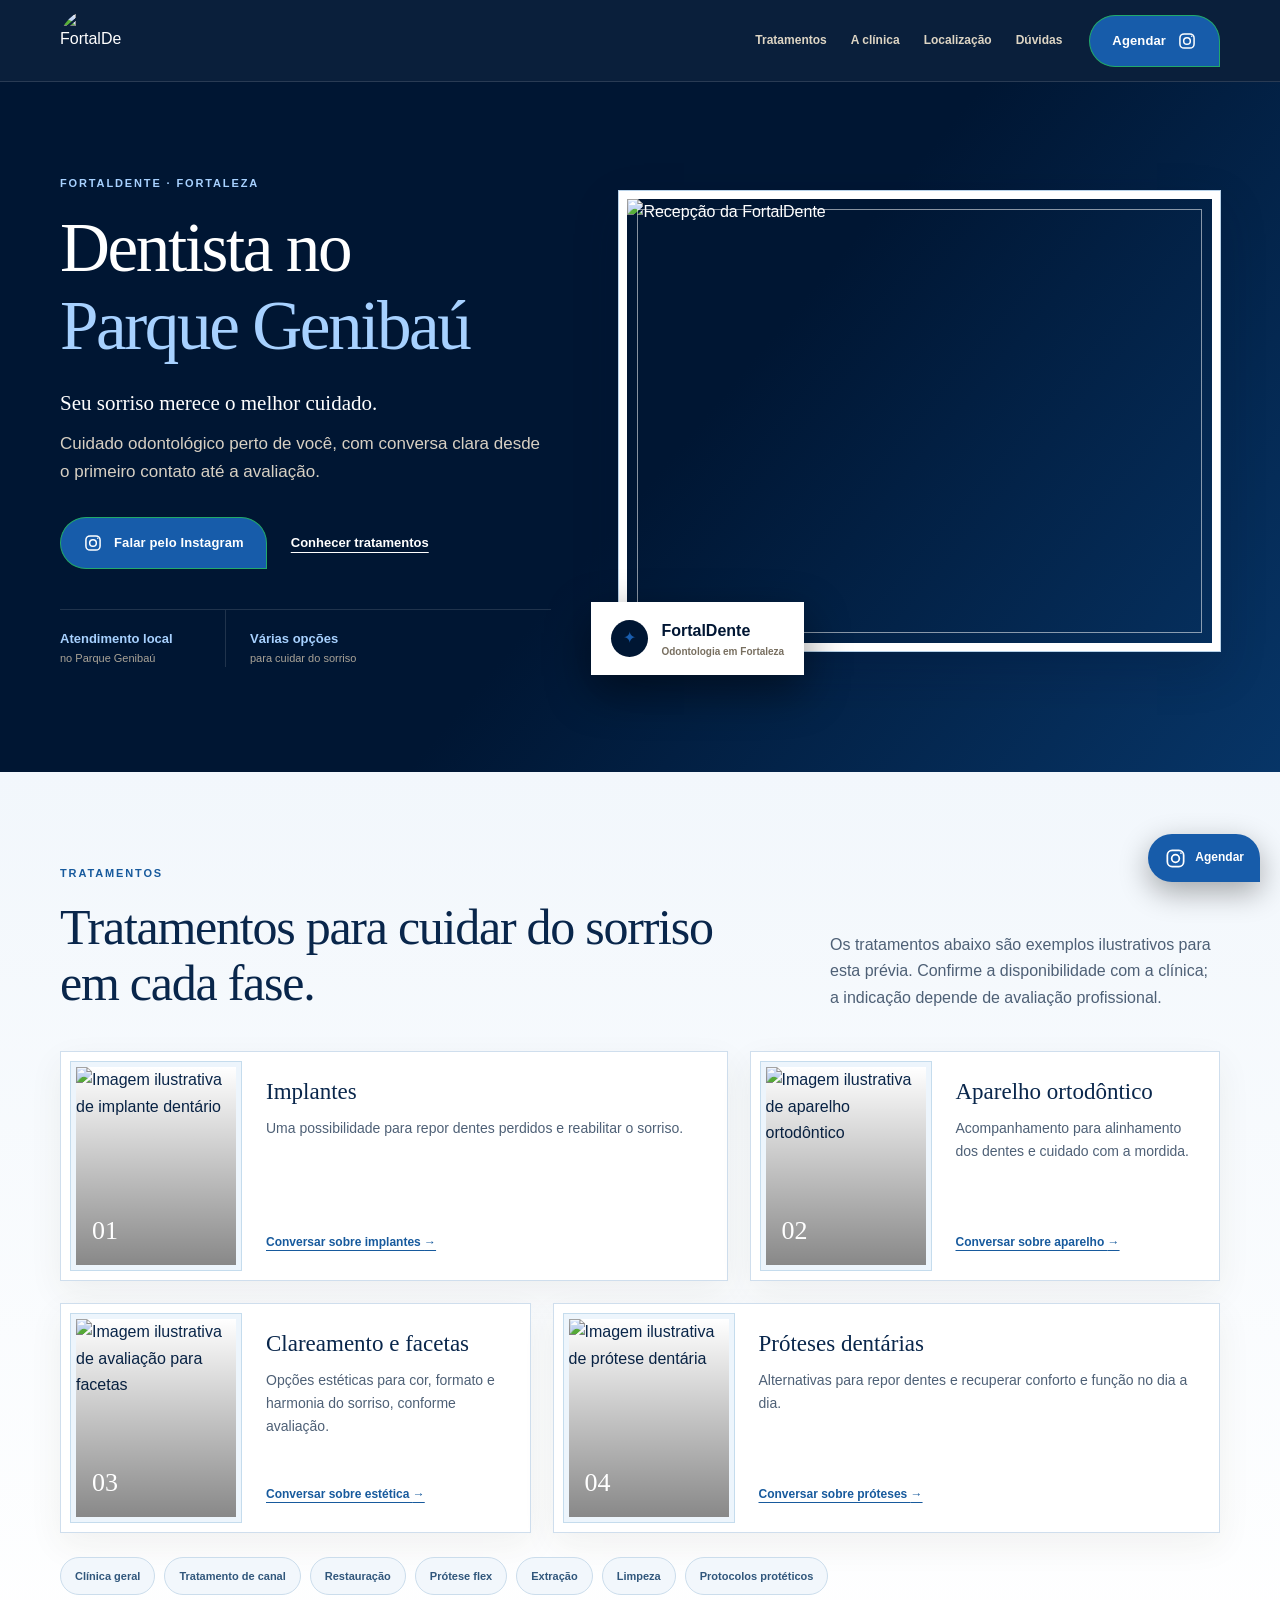
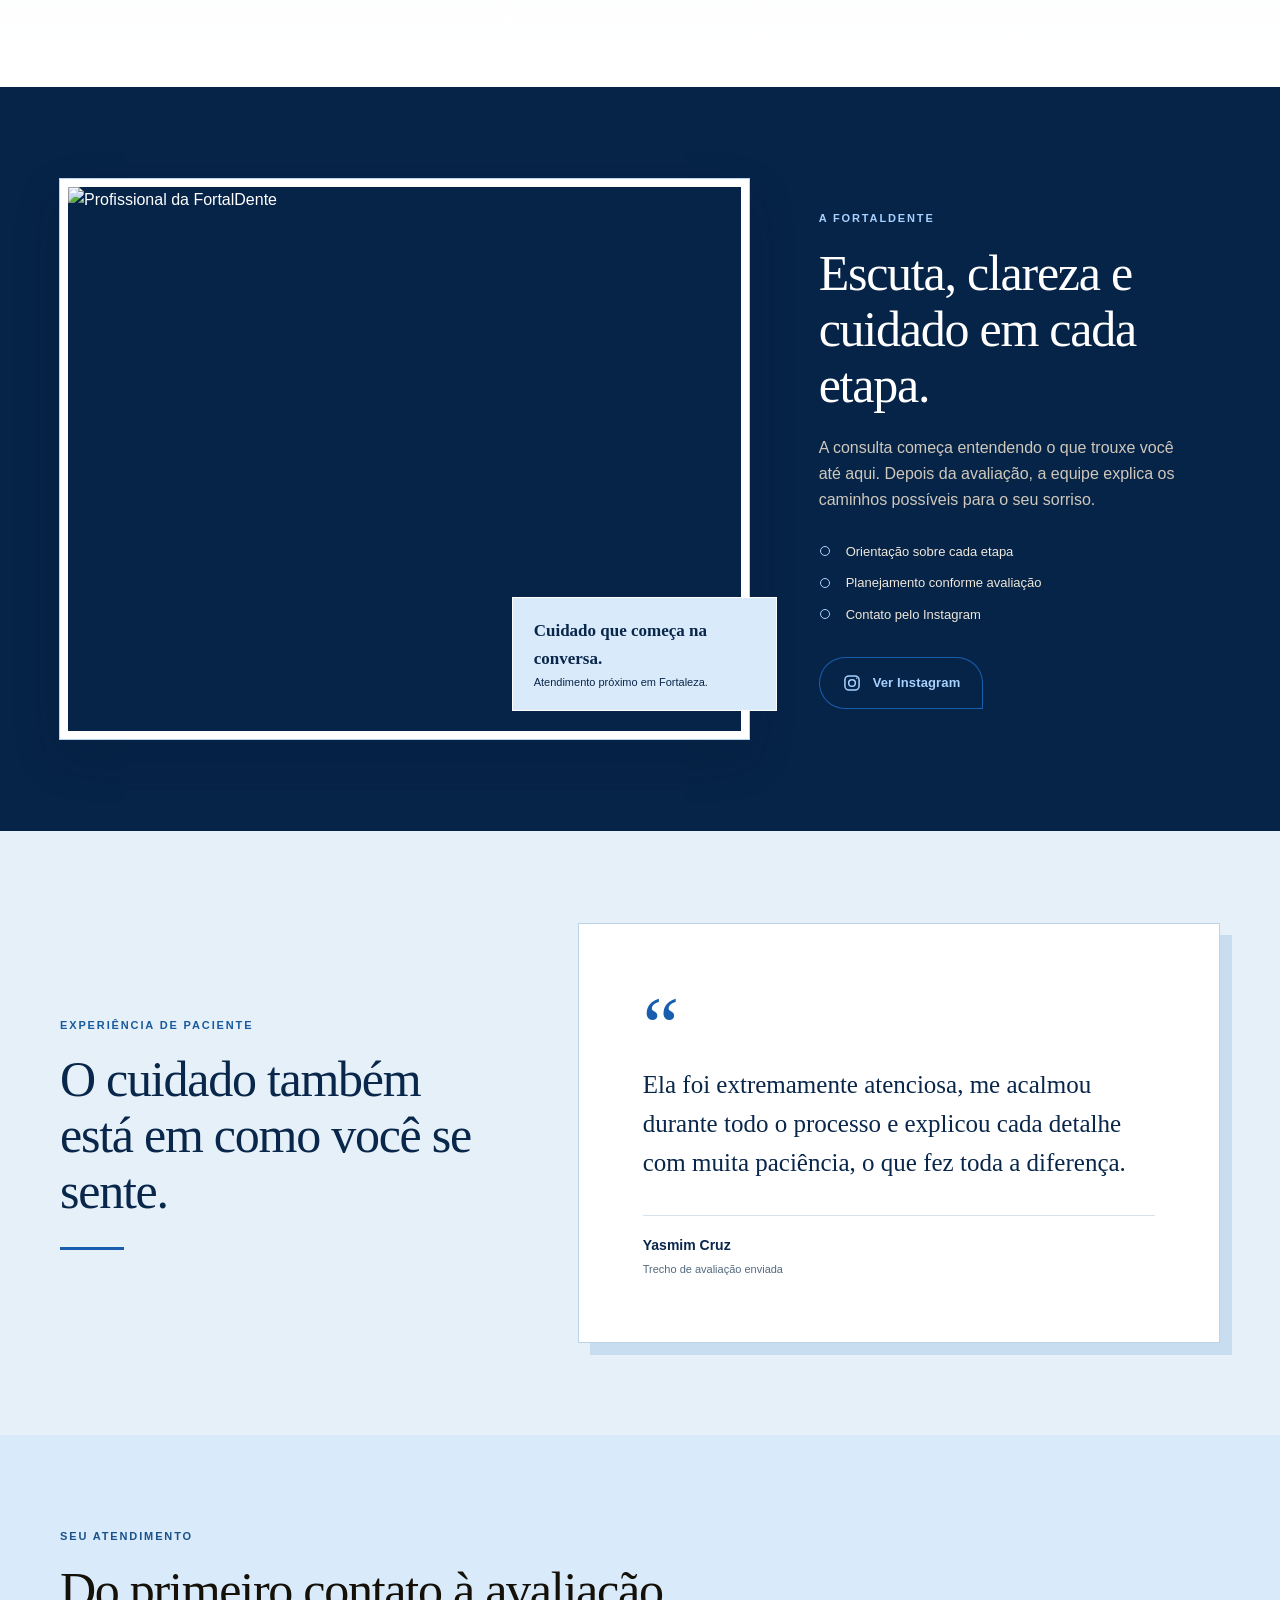
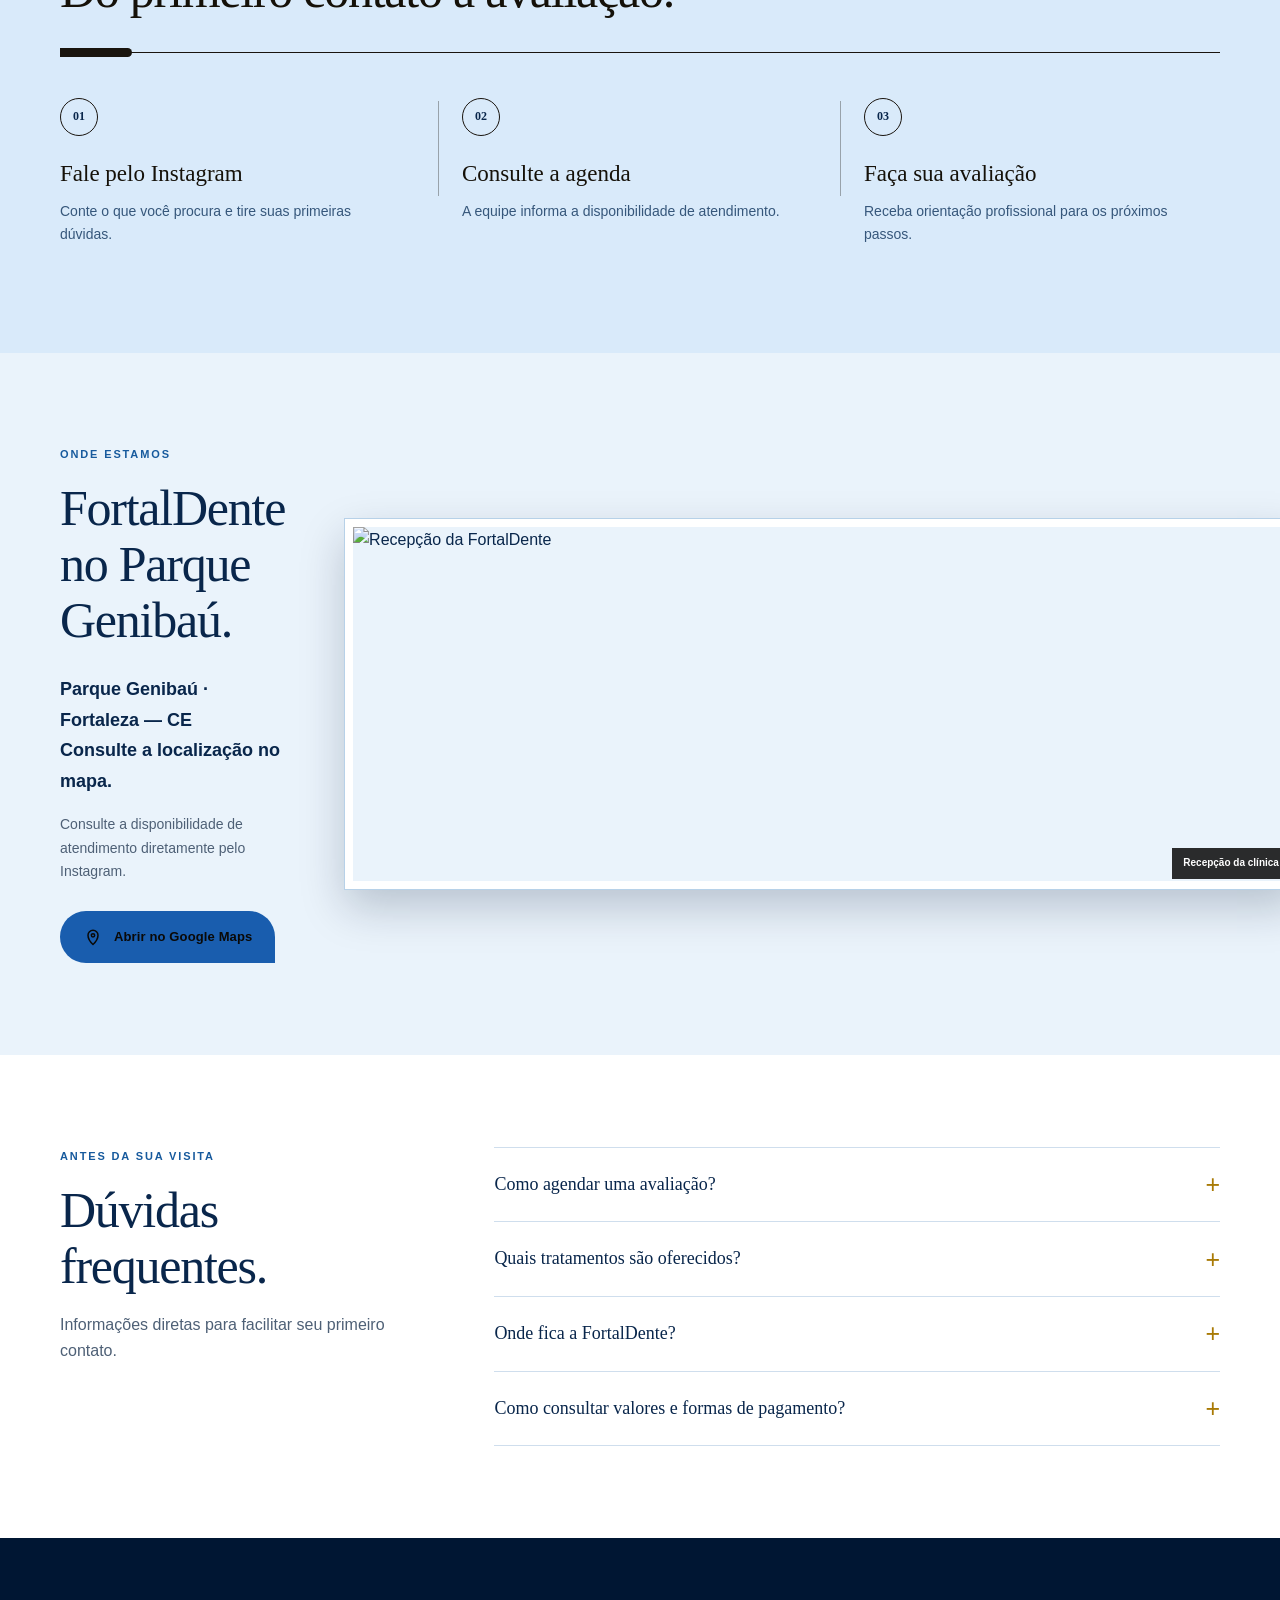
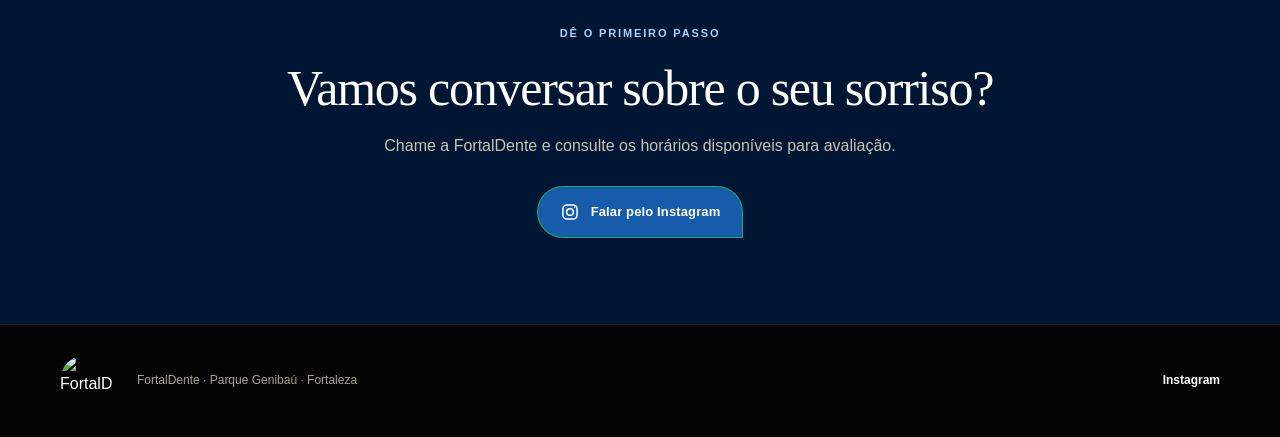
==== index.html @ 8c5909ea "Add files via upload" ====
<!doctype html>
<html lang="pt-BR">
<head>
<meta charset="utf-8">
<meta name="viewport" content="width=device-width, initial-scale=1">
<title>Dentista no Parque Genibaú, Fortaleza | FortalDente</title>
<meta name="description" content="Conheça a FortalDente, clínica odontológica em Fortaleza. Entre em contato pelo Instagram e consulte a localização.">
<meta name="robots" content="noindex, nofollow, noarchive">
<meta name="theme-color" content="#090909">
<meta property="og:type" content="website">
<meta property="og:locale" content="pt_BR">
<meta property="og:title" content="FortalDente | Odontologia no Parque Genibaú">
<meta property="og:description" content="Cuidado odontológico em Fortaleza. Veja os tratamentos e fale com a FortalDente.">
<meta property="og:image" content="./assets/clinica.png">
<link rel="icon" href="./assets/logo.png">
<link rel="stylesheet" href="./fonts.css">
<link rel="stylesheet" href="./personalizacao.css">
<script src="./config.js" defer></script>
<script src="./navegacao.js" defer></script>
<script src="./efeitos.js" defer></script>
<script type="application/ld+json">{"@context":"https://schema.org","@type":"Dentist","name":"FortalDente","address":{"@type":"PostalAddress","addressLocality":"Fortaleza","addressRegion":"CE","addressCountry":"BR"},"sameAs":["https://www.instagram.com/fortaldente/"],"hasMap":"https://maps.app.goo.gl/3nBNgtrn3ffKC1DC7"}</script>
</head>
<body>
<main>
<header class="header">
<a class="brand" href="#inicio" aria-label="FortalDente — início"><img class="clinic-logo" src="./assets/logo.png" alt="FortalDente" width="196" height="198"></a>
<nav aria-label="Navegação principal"><a href="#tratamentos">Tratamentos</a><a href="#clinica">A clínica</a><a href="#localizacao">Localização</a><a href="#duvidas">Dúvidas</a></nav>

<a class="header-cta whatsapp-button" href="https://www.instagram.com/fortaldente/" target="_blank" rel="noopener noreferrer">Agendar <svg class="icon" viewBox="0 0 24 24" aria-hidden="true"><rect x="3.5" y="3.5" width="17" height="17" rx="5"/><circle cx="12" cy="12" r="4"/><path d="M17.7 6.3h.01"/></svg></a>
</header>
<section class="hero" id="inicio"><div class="container hero-grid">
<div class="hero-copy"><span class="eyebrow">FortalDente · Fortaleza</span><h1>Dentista no <span>Parque Genibaú</span></h1><p class="hero-tagline">Seu sorriso merece o melhor cuidado.</p><p>Cuidado odontológico perto de você, com conversa clara desde o primeiro contato até a avaliação.</p>
<div class="hero-actions"><a class="button button-primary whatsapp-button" href="https://www.instagram.com/fortaldente/" target="_blank" rel="noopener noreferrer"><svg class="icon" viewBox="0 0 24 24" aria-hidden="true"><rect x="3.5" y="3.5" width="17" height="17" rx="5"/><circle cx="12" cy="12" r="4"/><path d="M17.7 6.3h.01"/></svg>Falar pelo Instagram</a><a class="text-link" href="#tratamentos">Conhecer tratamentos</a></div>
<div class="hero-trust" aria-label="Informações rápidas"><span><b>Atendimento local</b><small>no Parque Genibaú</small></span><span><b>Várias opções</b><small>para cuidar do sorriso</small></span></div></div>
<div class="hero-media"><img src="./assets/clinica.png" alt="Recepção da FortalDente" width="1273" height="480"><div class="hero-badge"><span aria-hidden="true">✦</span><b>FortalDente<small>Odontologia em Fortaleza</small></b></div></div>
</div></section>
<section class="section services" id="tratamentos"><div class="container">
<div class="section-head"><div><span class="eyebrow">Tratamentos</span><h2>Tratamentos para cuidar do sorriso em cada fase.</h2></div><p>Os tratamentos abaixo são exemplos ilustrativos para esta prévia. Confirme a disponibilidade com a clínica; a indicação depende de avaliação profissional.</p></div>
<div class="services-grid">
<article><div class="service-media"><img src="./assets/implante-v11.webp" alt="Imagem ilustrativa de implante dentário" width="1024" height="1024" loading="lazy"><span>01</span></div><div class="service-copy"><h3>Implantes</h3><p>Uma possibilidade para repor dentes perdidos e reabilitar o sorriso.</p><a href="https://www.instagram.com/fortaldente/" target="_blank" rel="noopener noreferrer">Conversar sobre implantes <b>→</b></a></div></article>
<article><div class="service-media"><img src="./assets/ortodontia-v11.webp" alt="Imagem ilustrativa de aparelho ortodôntico" width="1024" height="1024" loading="lazy"><span>02</span></div><div class="service-copy"><h3>Aparelho ortodôntico</h3><p>Acompanhamento para alinhamento dos dentes e cuidado com a mordida.</p><a href="https://www.instagram.com/fortaldente/" target="_blank" rel="noopener noreferrer">Conversar sobre aparelho <b>→</b></a></div></article>
<article><div class="service-media"><img src="./assets/facetas-v11.webp" alt="Imagem ilustrativa de avaliação para facetas" width="1024" height="1024" loading="lazy"><span>03</span></div><div class="service-copy"><h3>Clareamento e facetas</h3><p>Opções estéticas para cor, formato e harmonia do sorriso, conforme avaliação.</p><a href="https://www.instagram.com/fortaldente/" target="_blank" rel="noopener noreferrer">Conversar sobre estética <b>→</b></a></div></article>
<article><div class="service-media"><img src="./assets/proteses-v11.webp" alt="Imagem ilustrativa de prótese dentária" width="1024" height="1024" loading="lazy"><span>04</span></div><div class="service-copy"><h3>Próteses dentárias</h3><p>Alternativas para repor dentes e recuperar conforto e função no dia a dia.</p><a href="https://www.instagram.com/fortaldente/" target="_blank" rel="noopener noreferrer">Conversar sobre próteses <b>→</b></a></div></article>
</div>
<div class="treatment-list" aria-label="Outros exemplos de tratamentos sujeitos a confirmação"><span>Clínica geral</span><span>Tratamento de canal</span><span>Restauração</span><span>Prótese flex</span><span>Extração</span><span>Limpeza</span><span>Protocolos protéticos</span></div>
</div></section>
<section class="section about" id="clinica"><div class="container about-grid">
<div class="about-media"><img src="./assets/profissional.png" alt="Profissional da FortalDente" width="643" height="520" loading="lazy"><div><b>Cuidado que começa na conversa.</b><span>Atendimento próximo em Fortaleza.</span></div></div>
<div class="section-copy"><span class="eyebrow">A FortalDente</span><h2>Escuta, clareza e cuidado em cada etapa.</h2><p>A consulta começa entendendo o que trouxe você até aqui. Depois da avaliação, a equipe explica os caminhos possíveis para o seu sorriso.</p><div class="checks"><span>Orientação sobre cada etapa</span><span>Planejamento conforme avaliação</span><span>Contato pelo Instagram</span></div><a class="button button-outline" href="https://www.instagram.com/fortaldente/" target="_blank" rel="noopener noreferrer"><svg class="icon" viewBox="0 0 24 24" aria-hidden="true"><rect x="3.5" y="3.5" width="17" height="17" rx="5"/><circle cx="12" cy="12" r="4"/><path d="M17.7 6.3h.01"/></svg>Ver Instagram</a></div>
</div></section>
<section class="section testimonial" id="avaliacao"><div class="container testimonial-grid"><div class="testimonial-intro"><span class="eyebrow">Experiência de paciente</span><h2>O cuidado também está em como você se sente.</h2><span class="testimonial-rule" aria-hidden="true"></span></div><figure class="testimonial-card"><span class="testimonial-quote" aria-hidden="true">“</span><blockquote>Ela foi extremamente atenciosa, me acalmou durante todo o processo e explicou cada detalhe com muita paciência, o que fez toda a diferença.</blockquote><figcaption><strong>Yasmim Cruz</strong><span>Trecho de avaliação enviada</span></figcaption></figure></div></section>
<section class="section process" id="agendamento"><div class="container"><div class="section-head"><div><span class="eyebrow">Seu atendimento</span><h2>Do primeiro contato à avaliação.</h2></div></div><div class="steps">
<article><b>01</b><h3>Fale pelo Instagram</h3><p>Conte o que você procura e tire suas primeiras dúvidas.</p></article>
<article><b>02</b><h3>Consulte a agenda</h3><p>A equipe informa a disponibilidade de atendimento.</p></article>
<article><b>03</b><h3>Faça sua avaliação</h3><p>Receba orientação profissional para os próximos passos.</p></article>
</div></div></section>
<section class="section location" id="localizacao"><div class="container location-grid">
<div class="location-copy"><span class="eyebrow">Onde estamos</span><h2>FortalDente no Parque Genibaú.</h2><address>Parque Genibaú · Fortaleza — CE<br>Consulte a localização no mapa.</address><p>Consulte a disponibilidade de atendimento diretamente pelo Instagram.</p><div class="location-actions"><a class="button button-primary map-button" href="https://maps.app.goo.gl/3nBNgtrn3ffKC1DC7" target="_blank" rel="noopener noreferrer"><svg class="icon" viewBox="0 0 24 24" aria-hidden="true"><path d="M12 21s6-5.4 6-11a6 6 0 1 0-12 0c0 5.6 6 11 6 11Z"/><circle cx="12" cy="10" r="2"/></svg>Abrir no Google Maps</a></div></div>
<div class="location-photo"><img src="./assets/clinica.png" alt="Recepção da FortalDente" width="1273" height="480"><span>Recepção da clínica</span></div>
</div></section>
<section class="section faq" id="duvidas"><div class="container faq-grid"><div><span class="eyebrow">Antes da sua visita</span><h2>Dúvidas frequentes.</h2><p>Informações diretas para facilitar seu primeiro contato.</p></div><div class="faq-list">
<details><summary>Como agendar uma avaliação?</summary><p>Toque em qualquer botão de Instagram do site e envie a mensagem. A equipe informa os horários disponíveis.</p></details>
<details><summary>Quais tratamentos são oferecidos?</summary><p>Os tratamentos apresentados são exemplos ilustrativos. Confirme a disponibilidade com a clínica; a indicação depende de avaliação profissional.</p></details>
<details><summary>Onde fica a FortalDente?</summary><p>Confira a localização da FortalDente no Google Maps pelo botão disponível nesta página.</p></details>
<details><summary>Como consultar valores e formas de pagamento?</summary><p>Os valores dependem da avaliação e do tratamento indicado. Fale com a equipe pelo Instagram para receber as orientações.</p></details>
</div></div></section>
<section class="final-cta"><div class="container"><span class="eyebrow">Dê o primeiro passo</span><h2>Vamos conversar sobre o seu sorriso?</h2><p>Chame a FortalDente e consulte os horários disponíveis para avaliação.</p><a class="button button-gold whatsapp-button" href="https://www.instagram.com/fortaldente/" target="_blank" rel="noopener noreferrer"><svg class="icon" viewBox="0 0 24 24" aria-hidden="true"><rect x="3.5" y="3.5" width="17" height="17" rx="5"/><circle cx="12" cy="12" r="4"/><path d="M17.7 6.3h.01"/></svg>Falar pelo Instagram</a></div></section>
<footer><div class="container footer-inner"><a class="brand footer-brand" href="#inicio"><img class="clinic-logo" src="./assets/logo.png" alt="FortalDente" width="196" height="198"></a><p>FortalDente · Parque Genibaú · Fortaleza</p><div><a href="https://www.instagram.com/fortaldente/" target="_blank" rel="noopener noreferrer">Instagram</a></div></div></footer>
<a class="whatsapp" href="https://www.instagram.com/fortaldente/" target="_blank" rel="noopener noreferrer" aria-label="Falar com a FortalDente pelo Instagram"><svg class="icon" viewBox="0 0 24 24" aria-hidden="true"><rect x="3.5" y="3.5" width="17" height="17" rx="5"/><circle cx="12" cy="12" r="4"/><path d="M17.7 6.3h.01"/></svg><b>Agendar</b></a>
</main>
</body>
</html>
---- fonts.css ----
/* latin-ext */
@font-face {
  font-family: 'Cinzel';
  font-style: normal;
  font-weight: 400;
  font-display: swap;
  src: url(./assets/cinzel-060f4e56.woff2) format('woff2');
  unicode-range: U+0100-02BA, U+02BD-02C5, U+02C7-02CC, U+02CE-02D7, U+02DD-02FF, U+0304, U+0308, U+0329, U+1D00-1DBF, U+1E00-1E9F, U+1EF2-1EFF, U+2020, U+20A0-20AB, U+20AD-20C0, U+2113, U+2C60-2C7F, U+A720-A7FF;
}
/* latin */
@font-face {
  font-family: 'Cinzel';
  font-style: normal;
  font-weight: 400;
  font-display: swap;
  src: url(./assets/cinzel-30d2fd52.woff2) format('woff2');
  unicode-range: U+0000-00FF, U+0131, U+0152-0153, U+02BB-02BC, U+02C6, U+02DA, U+02DC, U+0304, U+0308, U+0329, U+2000-206F, U+20AC, U+2122, U+2191, U+2193, U+2212, U+2215, U+FEFF, U+FFFD;
}
/* latin-ext */
@font-face {
  font-family: 'Cinzel';
  font-style: normal;
  font-weight: 500;
  font-display: swap;
  src: url(./assets/cinzel-060f4e56.woff2) format('woff2');
  unicode-range: U+0100-02BA, U+02BD-02C5, U+02C7-02CC, U+02CE-02D7, U+02DD-02FF, U+0304, U+0308, U+0329, U+1D00-1DBF, U+1E00-1E9F, U+1EF2-1EFF, U+2020, U+20A0-20AB, U+20AD-20C0, U+2113, U+2C60-2C7F, U+A720-A7FF;
}
/* latin */
@font-face {
  font-family: 'Cinzel';
  font-style: normal;
  font-weight: 500;
  font-display: swap;
  src: url(./assets/cinzel-30d2fd52.woff2) format('woff2');
  unicode-range: U+0000-00FF, U+0131, U+0152-0153, U+02BB-02BC, U+02C6, U+02DA, U+02DC, U+0304, U+0308, U+0329, U+2000-206F, U+20AC, U+2122, U+2191, U+2193, U+2212, U+2215, U+FEFF, U+FFFD;
}

.__font_cinzel_0uk0kjv { font-family: 'Cinzel', sans-serif; }

.__variable_cinzel_0uk0kjv { --font-display: 'Cinzel', sans-serif; }

/* cyrillic-ext */
@font-face {
  font-family: 'Montserrat';
  font-style: normal;
  font-weight: 400;
  font-display: swap;
  src: url(./assets/montserrat-293d8083.woff2) format('woff2');
  unicode-range: U+0460-052F, U+1C80-1C8A, U+20B4, U+2DE0-2DFF, U+A640-A69F, U+FE2E-FE2F;
}
/* cyrillic */
@font-face {
  font-family: 'Montserrat';
  font-style: normal;
  font-weight: 400;
  font-display: swap;
  src: url(./assets/montserrat-9e6b6d44.woff2) format('woff2');
  unicode-range: U+0301, U+0400-045F, U+0490-0491, U+04B0-04B1, U+2116;
}
/* vietnamese */
@font-face {
  font-family: 'Montserrat';
  font-style: normal;
  font-weight: 400;
  font-display: swap;
  src: url(./assets/montserrat-c209a25b.woff2) format('woff2');
  unicode-range: U+0102-0103, U+0110-0111, U+0128-0129, U+0168-0169, U+01A0-01A1, U+01AF-01B0, U+0300-0301, U+0303-0304, U+0308-0309, U+0323, U+0329, U+1EA0-1EF9, U+20AB;
}
/* latin-ext */
@font-face {
  font-family: 'Montserrat';
  font-style: normal;
  font-weight: 400;
  font-display: swap;
  src: url(./assets/montserrat-de38a218.woff2) format('woff2');
  unicode-range: U+0100-02BA, U+02BD-02C5, U+02C7-02CC, U+02CE-02D7, U+02DD-02FF, U+0304, U+0308, U+0329, U+1D00-1DBF, U+1E00-1E9F, U+1EF2-1EFF, U+2020, U+20A0-20AB, U+20AD-20C0, U+2113, U+2C60-2C7F, U+A720-A7FF;
}
/* latin */
@font-face {
  font-family: 'Montserrat';
  font-style: normal;
  font-weight: 400;
  font-display: swap;
  src: url(./assets/montserrat-2f5adf11.woff2) format('woff2');
  unicode-range: U+0000-00FF, U+0131, U+0152-0153, U+02BB-02BC, U+02C6, U+02DA, U+02DC, U+0304, U+0308, U+0329, U+2000-206F, U+20AC, U+2122, U+2191, U+2193, U+2212, U+2215, U+FEFF, U+FFFD;
}
/* cyrillic-ext */
@font-face {
  font-family: 'Montserrat';
  font-style: normal;
  font-weight: 500;
  font-display: swap;
  src: url(./assets/montserrat-293d8083.woff2) format('woff2');
  unicode-range: U+0460-052F, U+1C80-1C8A, U+20B4, U+2DE0-2DFF, U+A640-A69F, U+FE2E-FE2F;
}
/* cyrillic */
@font-face {
  font-family: 'Montserrat';
  font-style: normal;
  font-weight: 500;
  font-display: swap;
  src: url(./assets/montserrat-9e6b6d44.woff2) format('woff2');
  unicode-range: U+0301, U+0400-045F, U+0490-0491, U+04B0-04B1, U+2116;
}
/* vietnamese */
@font-face {
  font-family: 'Montserrat';
  font-style: normal;
  font-weight: 500;
  font-display: swap;
  src: url(./assets/montserrat-c209a25b.woff2) format('woff2');
  unicode-range: U+0102-0103, U+0110-0111, U+0128-0129, U+0168-0169, U+01A0-01A1, U+01AF-01B0, U+0300-0301, U+0303-0304, U+0308-0309, U+0323, U+0329, U+1EA0-1EF9, U+20AB;
}
/* latin-ext */
@font-face {
  font-family: 'Montserrat';
  font-style: normal;
  font-weight: 500;
  font-display: swap;
  src: url(./assets/montserrat-de38a218.woff2) format('woff2');
  unicode-range: U+0100-02BA, U+02BD-02C5, U+02C7-02CC, U+02CE-02D7, U+02DD-02FF, U+0304, U+0308, U+0329, U+1D00-1DBF, U+1E00-1E9F, U+1EF2-1EFF, U+2020, U+20A0-20AB, U+20AD-20C0, U+2113, U+2C60-2C7F, U+A720-A7FF;
}
/* latin */
@font-face {
  font-family: 'Montserrat';
  font-style: normal;
  font-weight: 500;
  font-display: swap;
  src: url(./assets/montserrat-2f5adf11.woff2) format('woff2');
  unicode-range: U+0000-00FF, U+0131, U+0152-0153, U+02BB-02BC, U+02C6, U+02DA, U+02DC, U+0304, U+0308, U+0329, U+2000-206F, U+20AC, U+2122, U+2191, U+2193, U+2212, U+2215, U+FEFF, U+FFFD;
}
/* cyrillic-ext */
@font-face {
  font-family: 'Montserrat';
  font-style: normal;
  font-weight: 600;
  font-display: swap;
  src: url(./assets/montserrat-293d8083.woff2) format('woff2');
  unicode-range: U+0460-052F, U+1C80-1C8A, U+20B4, U+2DE0-2DFF, U+A640-A69F, U+FE2E-FE2F;
}
/* cyrillic */
@font-face {
  font-family: 'Montserrat';
  font-style: normal;
  font-weight: 600;
  font-display: swap;
  src: url(./assets/montserrat-9e6b6d44.woff2) format('woff2');
  unicode-range: U+0301, U+0400-045F, U+0490-0491, U+04B0-04B1, U+2116;
}
/* vietnamese */
@font-face {
  font-family: 'Montserrat';
  font-style: normal;
  font-weight: 600;
  font-display: swap;
  src: url(./assets/montserrat-c209a25b.woff2) format('woff2');
  unicode-range: U+0102-0103, U+0110-0111, U+0128-0129, U+0168-0169, U+01A0-01A1, U+01AF-01B0, U+0300-0301, U+0303-0304, U+0308-0309, U+0323, U+0329, U+1EA0-1EF9, U+20AB;
}
/* latin-ext */
@font-face {
  font-family: 'Montserrat';
  font-style: normal;
  font-weight: 600;
  font-display: swap;
  src: url(./assets/montserrat-de38a218.woff2) format('woff2');
  unicode-range: U+0100-02BA, U+02BD-02C5, U+02C7-02CC, U+02CE-02D7, U+02DD-02FF, U+0304, U+0308, U+0329, U+1D00-1DBF, U+1E00-1E9F, U+1EF2-1EFF, U+2020, U+20A0-20AB, U+20AD-20C0, U+2113, U+2C60-2C7F, U+A720-A7FF;
}
/* latin */
@font-face {
  font-family: 'Montserrat';
  font-style: normal;
  font-weight: 600;
  font-display: swap;
  src: url(./assets/montserrat-2f5adf11.woff2) format('woff2');
  unicode-range: U+0000-00FF, U+0131, U+0152-0153, U+02BB-02BC, U+02C6, U+02DA, U+02DC, U+0304, U+0308, U+0329, U+2000-206F, U+20AC, U+2122, U+2191, U+2193, U+2212, U+2215, U+FEFF, U+FFFD;
}
/* cyrillic-ext */
@font-face {
  font-family: 'Montserrat';
  font-style: normal;
  font-weight: 700;
  font-display: swap;
  src: url(./assets/montserrat-293d8083.woff2) format('woff2');
  unicode-range: U+0460-052F, U+1C80-1C8A, U+20B4, U+2DE0-2DFF, U+A640-A69F, U+FE2E-FE2F;
}
/* cyrillic */
@font-face {
  font-family: 'Montserrat';
  font-style: normal;
  font-weight: 700;
  font-display: swap;
  src: url(./assets/montserrat-9e6b6d44.woff2) format('woff2');
  unicode-range: U+0301, U+0400-045F, U+0490-0491, U+04B0-04B1, U+2116;
}
/* vietnamese */
@font-face {
  font-family: 'Montserrat';
  font-style: normal;
  font-weight: 700;
  font-display: swap;
  src: url(./assets/montserrat-c209a25b.woff2) format('woff2');
  unicode-range: U+0102-0103, U+0110-0111, U+0128-0129, U+0168-0169, U+01A0-01A1, U+01AF-01B0, U+0300-0301, U+0303-0304, U+0308-0309, U+0323, U+0329, U+1EA0-1EF9, U+20AB;
}
/* latin-ext */
@font-face {
  font-family: 'Montserrat';
  font-style: normal;
  font-weight: 700;
  font-display: swap;
  src: url(./assets/montserrat-de38a218.woff2) format('woff2');
  unicode-range: U+0100-02BA, U+02BD-02C5, U+02C7-02CC, U+02CE-02D7, U+02DD-02FF, U+0304, U+0308, U+0329, U+1D00-1DBF, U+1E00-1E9F, U+1EF2-1EFF, U+2020, U+20A0-20AB, U+20AD-20C0, U+2113, U+2C60-2C7F, U+A720-A7FF;
}
/* latin */
@font-face {
  font-family: 'Montserrat';
  font-style: normal;
  font-weight: 700;
  font-display: swap;
  src: url(./assets/montserrat-2f5adf11.woff2) format('woff2');
  unicode-range: U+0000-00FF, U+0131, U+0152-0153, U+02BB-02BC, U+02C6, U+02DA, U+02DC, U+0304, U+0308, U+0329, U+2000-206F, U+20AC, U+2122, U+2191, U+2193, U+2212, U+2215, U+FEFF, U+FFFD;
}
/* cyrillic-ext */
@font-face {
  font-family: 'Montserrat';
  font-style: normal;
  font-weight: 800;
  font-display: swap;
  src: url(./assets/montserrat-293d8083.woff2) format('woff2');
  unicode-range: U+0460-052F, U+1C80-1C8A, U+20B4, U+2DE0-2DFF, U+A640-A69F, U+FE2E-FE2F;
}
/* cyrillic */
@font-face {
  font-family: 'Montserrat';
  font-style: normal;
  font-weight: 800;
  font-display: swap;
  src: url(./assets/montserrat-9e6b6d44.woff2) format('woff2');
  unicode-range: U+0301, U+0400-045F, U+0490-0491, U+04B0-04B1, U+2116;
}
/* vietnamese */
@font-face {
  font-family: 'Montserrat';
  font-style: normal;
  font-weight: 800;
  font-display: swap;
  src: url(./assets/montserrat-c209a25b.woff2) format('woff2');
  unicode-range: U+0102-0103, U+0110-0111, U+0128-0129, U+0168-0169, U+01A0-01A1, U+01AF-01B0, U+0300-0301, U+0303-0304, U+0308-0309, U+0323, U+0329, U+1EA0-1EF9, U+20AB;
}
/* latin-ext */
@font-face {
  font-family: 'Montserrat';
  font-style: normal;
  font-weight: 800;
  font-display: swap;
  src: url(./assets/montserrat-de38a218.woff2) format('woff2');
  unicode-range: U+0100-02BA, U+02BD-02C5, U+02C7-02CC, U+02CE-02D7, U+02DD-02FF, U+0304, U+0308, U+0329, U+1D00-1DBF, U+1E00-1E9F, U+1EF2-1EFF, U+2020, U+20A0-20AB, U+20AD-20C0, U+2113, U+2C60-2C7F, U+A720-A7FF;
}
/* latin */
@font-face {
  font-family: 'Montserrat';
  font-style: normal;
  font-weight: 800;
  font-display: swap;
  src: url(./assets/montserrat-2f5adf11.woff2) format('woff2');
  unicode-range: U+0000-00FF, U+0131, U+0152-0153, U+02BB-02BC, U+02C6, U+02DA, U+02DC, U+0304, U+0308, U+0329, U+2000-206F, U+20AC, U+2122, U+2191, U+2193, U+2212, U+2215, U+FEFF, U+FFFD;
}

.__font_montserrat_0mlflw3 { font-family: 'Montserrat', sans-serif; }

.__variable_montserrat_0mlflw3 { --font-body: 'Montserrat', sans-serif; }
---- personalizacao.css ----
:root{--black:#090909;--ink:#171510;--muted:#665f52;--gold:#d6a927;--gold-light:#f6d66e;--cream:#f7f2e7;--white:#fff;--line:#ddd2b9;--green:#0b8d54;--body:'Montserrat',Arial,sans-serif;--display:'Cinzel',Georgia,serif}
:root{--black:#001633;--ink:#09264b;--muted:#4e6076;--gold:#195dae;--gold-light:#a7d1ff;--cream:#f3f7fb;--line:#cfdeed;--green:#175caa}
.header{background:#001633f5!important}.hero{background:linear-gradient(130deg,#001633 0 53%,#073567 100%)!important}.about{background:#062448!important}.process{background:#d9eafa!important}.process .eyebrow{color:#1a518a!important}.process .steps article p{color:#36577b!important}.services{background:linear-gradient(#f2f7fc,#fff)!important}.location{background:#eaf3fb!important}.final-cta{background:#001633!important}.eyebrow,.service-copy a{color:#175a9d!important}.hero .eyebrow,.section-copy .eyebrow,.final-cta .eyebrow{color:#a7d1ff!important}.whatsapp-button,.whatsapp{background:#175caa!important;border-color:#175caa!important}.hero-media>img{object-position:center 38%!important}.location-photo img{object-position:center 38%!important}
*{box-sizing:border-box}
html{scroll-behavior:smooth;scroll-padding-top:90px;overflow-x:clip}
body{margin:0;background:var(--cream);color:var(--ink);font:500 16px/1.65 var(--body);overflow-x:clip}
img{display:block;max-width:100%;height:auto}
a{color:inherit;text-decoration:none}
button{font:inherit}
a,button{-webkit-tap-highlight-color:transparent}
a:focus-visible,button:focus-visible,summary:focus-visible{outline:3px solid var(--gold);outline-offset:4px}
h1,h2,h3,p{margin:0}
h1,h2,h3{font-family:var(--display);font-weight:500;line-height:1.12}
h1{font-size:clamp(44px,5.4vw,74px);letter-spacing:-.035em}
h1 span{display:block;color:var(--gold-light)}
h2{font-size:clamp(32px,4vw,50px);letter-spacing:-.025em}
h3{font-size:23px}
p{color:var(--muted)}
.container{width:min(1160px,calc(100% - 64px));margin:auto}
.section{padding:92px 0;scroll-margin-top:86px}
.eyebrow{display:block;margin-bottom:17px;color:#a97a05;font-size:11px;font-weight:800;letter-spacing:.17em;text-transform:uppercase}
.header{position:sticky;top:0;z-index:20;display:flex;align-items:center;gap:27px;min-height:82px;padding:10px max(32px,calc((100vw - 1160px)/2));background:#080808f5;color:#fff;border-bottom:1px solid #ffffff20;backdrop-filter:blur(14px)}
.brand{flex:none}.clinic-logo{width:61px;height:61px;border-radius:50%;object-fit:cover}
.header nav{display:flex;align-items:center;gap:24px;margin-left:auto;font-size:12px;font-weight:700;white-space:nowrap}
.header nav a{color:#ddd5c4}.header nav a:hover{color:var(--gold-light)}
.header-cta,.button{display:inline-flex;align-items:center;justify-content:center;gap:11px;min-height:52px;padding:12px 22px;border:1px solid transparent;border-radius:999px 999px 10px 999px;font-size:13px;font-weight:800;letter-spacing:.01em;transition:transform .22s ease,box-shadow .22s ease,background-color .22s ease,border-color .22s ease}
.header-cta{background:var(--gold);color:#090909}
.header-cta:hover,.button:hover{transform:translateY(-2px);box-shadow:0 10px 24px #0003}.header-cta:active,.button:active{transform:translateY(0) scale(.98);box-shadow:none}
.icon{width:20px;height:20px;flex:none;fill:none;stroke:currentColor;stroke-width:1.8;stroke-linecap:round;stroke-linejoin:round}
.whatsapp-button{background:var(--green)!important;color:#fff!important;border-color:#22a96b!important}.header-cta.whatsapp-button:hover,.whatsapp-button:hover{background:#087c49!important}
.mobile-bio-link{display:none}
.hero{position:relative;min-height:690px;padding:92px 0 76px;background:radial-gradient(circle at 20% 20%,#5f4b172d,transparent 35%),linear-gradient(130deg,#080808 0 53%,#16130d 100%);color:#fff;overflow:hidden;scroll-margin-top:82px}
.hero:before{content:"";position:absolute;inset:0;background-image:linear-gradient(#fff05 1px,transparent 1px),linear-gradient(90deg,#fff05 1px,transparent 1px);background-size:62px 62px;mask-image:linear-gradient(90deg,#000,transparent 68%)}
.hero-grid{position:relative;display:grid;grid-template-columns:.9fr 1.1fr;gap:68px;align-items:center}
.hero-copy{position:relative;z-index:1}.hero .eyebrow{color:var(--gold-light)}.hero-copy>p{max-width:610px;color:#d7d0c3;font-size:17px}
.hero-tagline{margin:22px 0 9px!important;color:#fff!important;font-family:var(--display);font-size:21px!important}
.hero-actions{display:flex;align-items:center;gap:24px;margin-top:31px}.button-primary{background:var(--gold);color:#0a0907}.button-primary:hover{background:var(--gold-light)}
.text-link{font-size:13px;font-weight:800;text-decoration:underline;text-underline-offset:5px}.hero .text-link{color:#fff}
.hero-trust{display:flex;gap:0;margin-top:40px;border-top:1px solid #ffffff20}.hero-trust span{display:flex;flex-direction:column;min-width:165px;padding:18px 24px 0 0}.hero-trust span+span{padding-left:24px;border-left:1px solid #ffffff20}.hero-trust b{color:var(--gold-light);font-size:13px}.hero-trust small{color:#a9a397;font-size:11px}
.hero-media{position:relative;min-width:0}.hero-media>img{width:100%;height:460px;object-fit:cover;object-position:center;border:1px solid #e6bd4b66;box-shadow:26px 26px 0 #d6a92712,0 28px 70px #0009}
.hero-media:before{content:"";position:absolute;z-index:2;inset:13px;border:1px solid #ffffff2e;pointer-events:none}
.hero-badge{position:absolute;z-index:3;left:-28px;bottom:-24px;display:flex;align-items:center;gap:13px;padding:16px 20px;background:#fff;color:var(--black);box-shadow:0 16px 45px #0007}.hero-badge>span{display:grid;place-items:center;width:37px;height:37px;background:var(--black);color:var(--gold);border-radius:50%}.hero-badge b,.hero-badge small{display:block}.hero-badge small{color:#786f60;font:600 10px/1.4 var(--body)}
.section-head{display:flex;justify-content:space-between;gap:50px;align-items:end;margin-bottom:40px}.section-head>div{max-width:700px}.section-head>p{max-width:390px}
.services{background:linear-gradient(180deg,#f6f0e3,#fffdf8)}.services-grid{display:grid;grid-template-columns:repeat(12,1fr);gap:22px}.services-grid article:nth-child(1),.services-grid article:nth-child(4){grid-column:span 7}.services-grid article:nth-child(2),.services-grid article:nth-child(3){grid-column:span 5}
.services-grid article{display:grid;grid-template-columns:180px 1fr;min-height:230px;background:#fff;border:1px solid var(--line);box-shadow:0 12px 32px #473b2010;overflow:hidden}
.service-media{position:relative;min-height:230px}.service-media img{width:100%;height:100%;object-fit:cover}.service-media:after{content:"";position:absolute;inset:0;background:linear-gradient(180deg,transparent,#0007)}.service-media span{position:absolute;z-index:2;left:16px;bottom:12px;color:#fff;font-family:var(--display);font-size:26px}
.service-copy{display:flex;flex-direction:column;padding:27px 25px}.service-copy p{margin:12px 0 20px;font-size:14px}.service-copy a{margin-top:auto;color:#7e5a00;font-size:12px;font-weight:800;text-decoration:underline;text-decoration-thickness:1px;text-underline-offset:4px}.service-copy a:hover{color:#2d2100}
.treatment-list{display:flex;flex-wrap:wrap;gap:9px;margin-top:24px}.treatment-list span{padding:9px 14px;border:1px solid #d8c79f;background:#f9f4e8;color:#65552d;border-radius:999px;font-size:11px;font-weight:750}
.about{background:#11100d;color:#fff}.about-grid{display:grid;grid-template-columns:1fr .92fr;gap:70px;align-items:center}.about-media{position:relative}.about-media>img{width:100%;height:560px;object-fit:cover;object-position:center 35%;border:1px solid #ffffff24}.about-media>div{position:absolute;right:-28px;bottom:28px;max-width:265px;padding:19px 21px;background:var(--gold);color:#090909}.about-media b,.about-media span{display:block}.about-media b{font-family:var(--display);font-size:17px}.about-media span{font-size:11px}
.section-copy .eyebrow{color:var(--gold-light)}.section-copy h2{margin-bottom:22px}.section-copy p{color:#cfc8bb}.checks{display:grid;gap:10px;margin:27px 0}.checks span{position:relative;padding-left:27px;color:#eee7da;font-size:13px}.checks span:before{content:"";position:absolute;left:1px;top:.42em;width:8px;height:8px;border:1px solid var(--gold-light);border-radius:50%}.button-outline{margin-top:5px;border:1px solid var(--gold);color:var(--gold-light);background:transparent}.button-outline:hover{background:#d6a92714}
.process{background:#d7aa2c;color:#151109}.process .eyebrow{color:#5a4100}.process .section-head{margin-bottom:34px}.steps{position:relative;display:grid;grid-template-columns:repeat(3,1fr);gap:46px;padding-top:18px;border-top:1px solid #19140e}.steps:before{content:"";position:absolute;top:-5px;left:0;width:72px;height:9px;background:#19140e;border-radius:0 9px 9px 0}.steps article{position:relative;min-height:190px;padding:27px 12px 10px 0}.steps article+article:before{content:"";position:absolute;left:-24px;top:30px;width:1px;height:95px;background:#19140e55}.steps article>b{display:grid;place-items:center;width:38px;height:38px;margin-bottom:25px;border:1px solid #19140e;border-radius:50%;font-family:var(--display);font-size:12px}.steps article p{margin-top:13px;color:#594a25;font-size:14px}
.location{background:#f5efe2}.location-grid{display:grid;grid-template-columns:.72fr 1.28fr;gap:60px;align-items:center}.location-copy address{margin:26px 0 17px;font:700 18px/1.7 var(--body);font-style:normal}.location-copy>p{font-size:14px}.location-actions{display:flex;align-items:center;gap:22px;margin-top:28px}.location-photo{position:relative}.location-photo img{width:100%;height:370px;object-fit:cover;border:10px solid #fff;box-shadow:0 22px 55px #4f3d1c25}.location-photo span{position:absolute;right:10px;bottom:10px;padding:7px 11px;background:#090909d9;color:#fff;font-size:10px;font-weight:700}
.faq{background:#fff}.faq-grid{display:grid;grid-template-columns:.65fr 1.35fr;gap:85px}.faq-grid>div:first-child{position:sticky;top:120px;align-self:start}.faq-grid>div:first-child p{margin-top:18px}.faq-list details{border-top:1px solid var(--line)}.faq-list details:last-child{border-bottom:1px solid var(--line)}.faq-list summary{display:flex;align-items:center;justify-content:space-between;gap:20px;padding:22px 0;cursor:pointer;font-family:var(--display);font-size:18px;list-style:none}.faq-list summary::-webkit-details-marker{display:none}.faq-list summary:after{content:"+";color:#a97a05;font:400 25px/1 var(--body)}.faq-list details[open] summary:after{content:"−"}.faq-list details p{padding:0 40px 23px 0;font-size:14px}
.final-cta{padding:86px 0;text-align:center;background:radial-gradient(circle at 50% 0,#614d1c55,transparent 45%),#090909;color:#fff}.final-cta .eyebrow{color:var(--gold-light)}.final-cta p{max-width:580px;margin:17px auto 27px;color:#c9c1b4}.button-gold{background:var(--gold);color:#090909}
footer{padding:30px 0;background:#050505;color:#fff;border-top:1px solid #ffffff18}.footer-inner{display:flex;align-items:center;gap:25px}.footer-inner p{margin-right:auto;color:#aaa294;font-size:12px}.footer-inner>div{display:flex;gap:20px;font-size:12px;font-weight:700}.footer-brand .clinic-logo{width:52px;height:52px}
.whatsapp{position:fixed;z-index:25;right:20px;bottom:18px;display:flex;align-items:center;gap:8px;min-height:48px;padding:10px 16px;border-radius:999px 999px 8px 999px;background:var(--green);color:#fff;box-shadow:0 10px 30px #0005;font-size:12px;transition:transform .2s ease,background .2s ease}.whatsapp .icon{width:23px;height:23px}.whatsapp:hover{transform:translateY(-2px);background:#087c49}.whatsapp:active{transform:scale(.98)}
.reveal-ready .reveal-item{opacity:0;transition:opacity .68s ease,transform .82s cubic-bezier(.2,.72,.2,1);transition-delay:var(--reveal-delay,0ms);will-change:opacity,transform}.reveal-ready .reveal-from-bottom{transform:translateY(26px)}.reveal-ready .reveal-from-left{transform:translateX(-24px)}.reveal-ready .reveal-from-right{transform:translateX(24px)}.reveal-ready .reveal-from-top{transform:translateY(-18px)}.reveal-ready .reveal-item.in-view{opacity:1;transform:none;will-change:auto}
@media(max-width:900px){.header nav{display:none}.mobile-bio-link{display:block;margin-left:auto;color:#eee2ca;font-size:12px;font-weight:700}.hero{min-height:0;padding:65px 0 70px}.hero-grid{grid-template-columns:1fr;gap:50px}.hero-media>img{height:410px}.services-grid{grid-template-columns:1fr}.services-grid article:nth-child(n){grid-column:auto}.about-grid,.location-grid{grid-template-columns:1fr}.about-media{max-width:640px}.about-media>div{right:18px}.faq-grid{grid-template-columns:1fr;gap:38px}.faq-grid>div:first-child{position:static}.section-head{align-items:start}.location-photo{grid-row:1}.location-photo img{height:350px}}
@media(max-width:640px){html{scroll-padding-top:72px}.container{width:min(100% - 32px,1160px)}.section{padding:68px 0}.header{min-height:70px;padding:8px 16px;gap:14px}.clinic-logo{width:52px;height:52px}.header-cta{min-height:44px;padding:9px 13px;font-size:11px}.header-cta span{display:none}.hero{padding:54px 0 58px}.hero-grid{gap:39px}.hero h1{font-size:42px}.hero-copy>p{font-size:15px}.hero-tagline{font-size:18px!important}.hero-actions{align-items:stretch;flex-direction:column;gap:16px}.hero-actions .text-link{text-align:center}.hero-trust{margin-top:30px}.hero-trust span{min-width:0;width:50%;padding-right:13px}.hero-trust span+span{padding-left:13px}.hero-media>img{height:280px}.hero-badge{left:13px;bottom:-22px;padding:12px 15px}.hero-badge>span{width:32px;height:32px}.section-head{display:block}.section-head>p{margin-top:17px}.services-grid article{grid-template-columns:125px 1fr;min-height:205px}.service-media{min-height:205px}.service-copy{padding:20px 17px}.service-copy h3{font-size:19px}.service-copy p{font-size:12px}.treatment-list span{font-size:10px}.about-grid{gap:42px}.about-media>img{height:410px}.about-media>div{left:14px;right:14px;bottom:14px;max-width:none}.steps{grid-template-columns:1fr}.steps article{min-height:0;padding:25px}.steps article+article{border-left:0;border-top:1px solid #19140e}.steps article>b{margin-bottom:12px}.location-grid{gap:38px}.location-photo img{height:240px;border-width:7px}.location-actions{align-items:stretch;flex-direction:column}.location-actions .text-link{text-align:center}.faq-list summary{font-size:16px}.final-cta{padding:68px 0}.footer-inner{flex-wrap:wrap}.footer-inner p{width:calc(100% - 80px);margin:0}.footer-inner>div{width:100%;padding-top:14px;border-top:1px solid #ffffff17}.whatsapp{right:12px;bottom:12px}}
@media(max-width:640px){.reveal-ready .reveal-from-left,.reveal-ready .reveal-from-right{transform:translateY(28px)}}
@media(max-width:640px){.header-cta{min-height:46px}.header-cta .icon{width:18px;height:18px}.steps{grid-template-columns:1fr;gap:0;padding-top:14px}.steps article{min-height:0;padding:23px 0 21px 58px}.steps article+article{border-top:0}.steps article+article:before{left:18px;top:0;width:1px;height:100%;background:#19140e66}.steps article>b{position:absolute;left:0;top:20px;margin:0;background:#d7aa2c}.button{min-height:54px}}
@media(max-width:380px){.header-cta{padding:8px 10px}.mobile-bio-link{display:none}.services-grid article{grid-template-columns:108px 1fr}.service-copy{padding:17px 13px}.service-copy a{font-size:10px}}
@media(prefers-reduced-motion:reduce){html{scroll-behavior:auto}.reveal-ready .reveal-item{opacity:1;transform:none;transition:none}}

/* Molduras e ajustes responsivos para a identidade FortalDente. */
.hero-media>img,.about-media>img,.location-photo img{border:8px solid #fff;outline:1px solid #b7d1e8;box-shadow:0 18px 42px #00163338}
.hero-media:before{inset:18px;border-color:#ffffff88}
.service-media{margin:10px 0 10px 10px;min-width:0;min-height:0;overflow:hidden;border:5px solid #edf5fc;outline:1px solid #c5dced}
.service-media img{display:block}
.about-media>div{background:#d9eafa;color:#09264b;border:1px solid #fff}
.steps article>b{background:#d9eafa!important;color:#09264b}
.treatment-list span{background:#f2f7fc;border-color:#cbddec;color:#31577c}
.header-cta.whatsapp-button:hover,.whatsapp-button:hover,.whatsapp:hover{background:#0c498e!important}
@media(max-width:900px){.header-cta{margin-left:auto}.hero-grid,.about-grid,.location-grid{min-width:0}.service-media{min-height:190px}}
@media(max-width:640px){.hero h1{font-size:clamp(32px,10.5vw,42px);overflow-wrap:anywhere}.hero-media>img,.about-media>img,.location-photo img{border-width:6px}.hero-media:before{inset:14px}.service-media{margin:8px 0 8px 8px;border-width:4px;min-height:190px}.service-copy{min-width:0;overflow-wrap:anywhere}.hero-badge{max-width:calc(100% - 26px)}.whatsapp{padding:9px 12px}.header-cta{margin-left:auto}}
@media(max-width:380px){.services-grid article{grid-template-columns:minmax(90px,108px) minmax(0,1fr)}.hero-trust small{overflow-wrap:anywhere}}
.testimonial{background:#f5f9fd}.testimonial-grid{display:grid;grid-template-columns:minmax(0,.8fr) minmax(0,1.2fr);align-items:center;gap:70px}.testimonial-card{margin:0;padding:clamp(26px,4vw,48px);background:#fff;border:1px solid #cfdeed;border-left:5px solid #195dae;box-shadow:0 18px 48px #09264b10}.testimonial-stars{color:#a76b00;letter-spacing:.16em;font-size:20px}.testimonial-card blockquote{margin:20px 0 24px;color:#243e5d;font-size:15px;line-height:1.8}.testimonial-card figcaption{display:flex;flex-direction:column;border-top:1px solid #dce8f2;padding-top:18px;color:#09264b;font-size:14px}.testimonial-card figcaption span{color:#66798b;font-size:11px}
@media(max-width:900px){.testimonial-grid{grid-template-columns:1fr;gap:30px}}
@media(max-width:640px){.testimonial-card{padding:25px 22px}.testimonial-card blockquote{font-size:14px;line-height:1.75}}
/* Avaliação em linguagem editorial, sem reproduzir a interface da fonte. */
.testimonial{background:#e6f0f9}.testimonial-grid{gap:clamp(36px,7vw,100px)}.testimonial-intro h2{max-width:480px}.testimonial-rule{display:block;width:64px;height:3px;background:#195dae;margin-top:28px}.testimonial-card{position:relative;padding:clamp(36px,5vw,64px);background:#fff;border:1px solid #bcd2e7;border-left:1px solid #bcd2e7;box-shadow:12px 12px 0 #c8ddef}.testimonial-quote{display:block;height:58px;color:#195dae;font:400 82px/.95 Georgia,serif}.testimonial-card blockquote{margin:20px 0 32px;color:#09264b;font:500 clamp(20px,2vw,25px)/1.55 var(--display)}.testimonial-card figcaption{display:block;border-top:1px solid #d5e3ef;padding-top:18px}.testimonial-card figcaption strong{display:block;color:#09264b;font-size:14px}.testimonial-card figcaption span{display:block;margin-top:3px;color:#53697e;font-size:11px}
@media(max-width:640px){.testimonial-grid{gap:28px}.testimonial-card{padding:30px 26px;box-shadow:7px 7px 0 #c8ddef}.testimonial-card blockquote{font-size:20px;line-height:1.5}.testimonial-rule{margin-top:20px}}
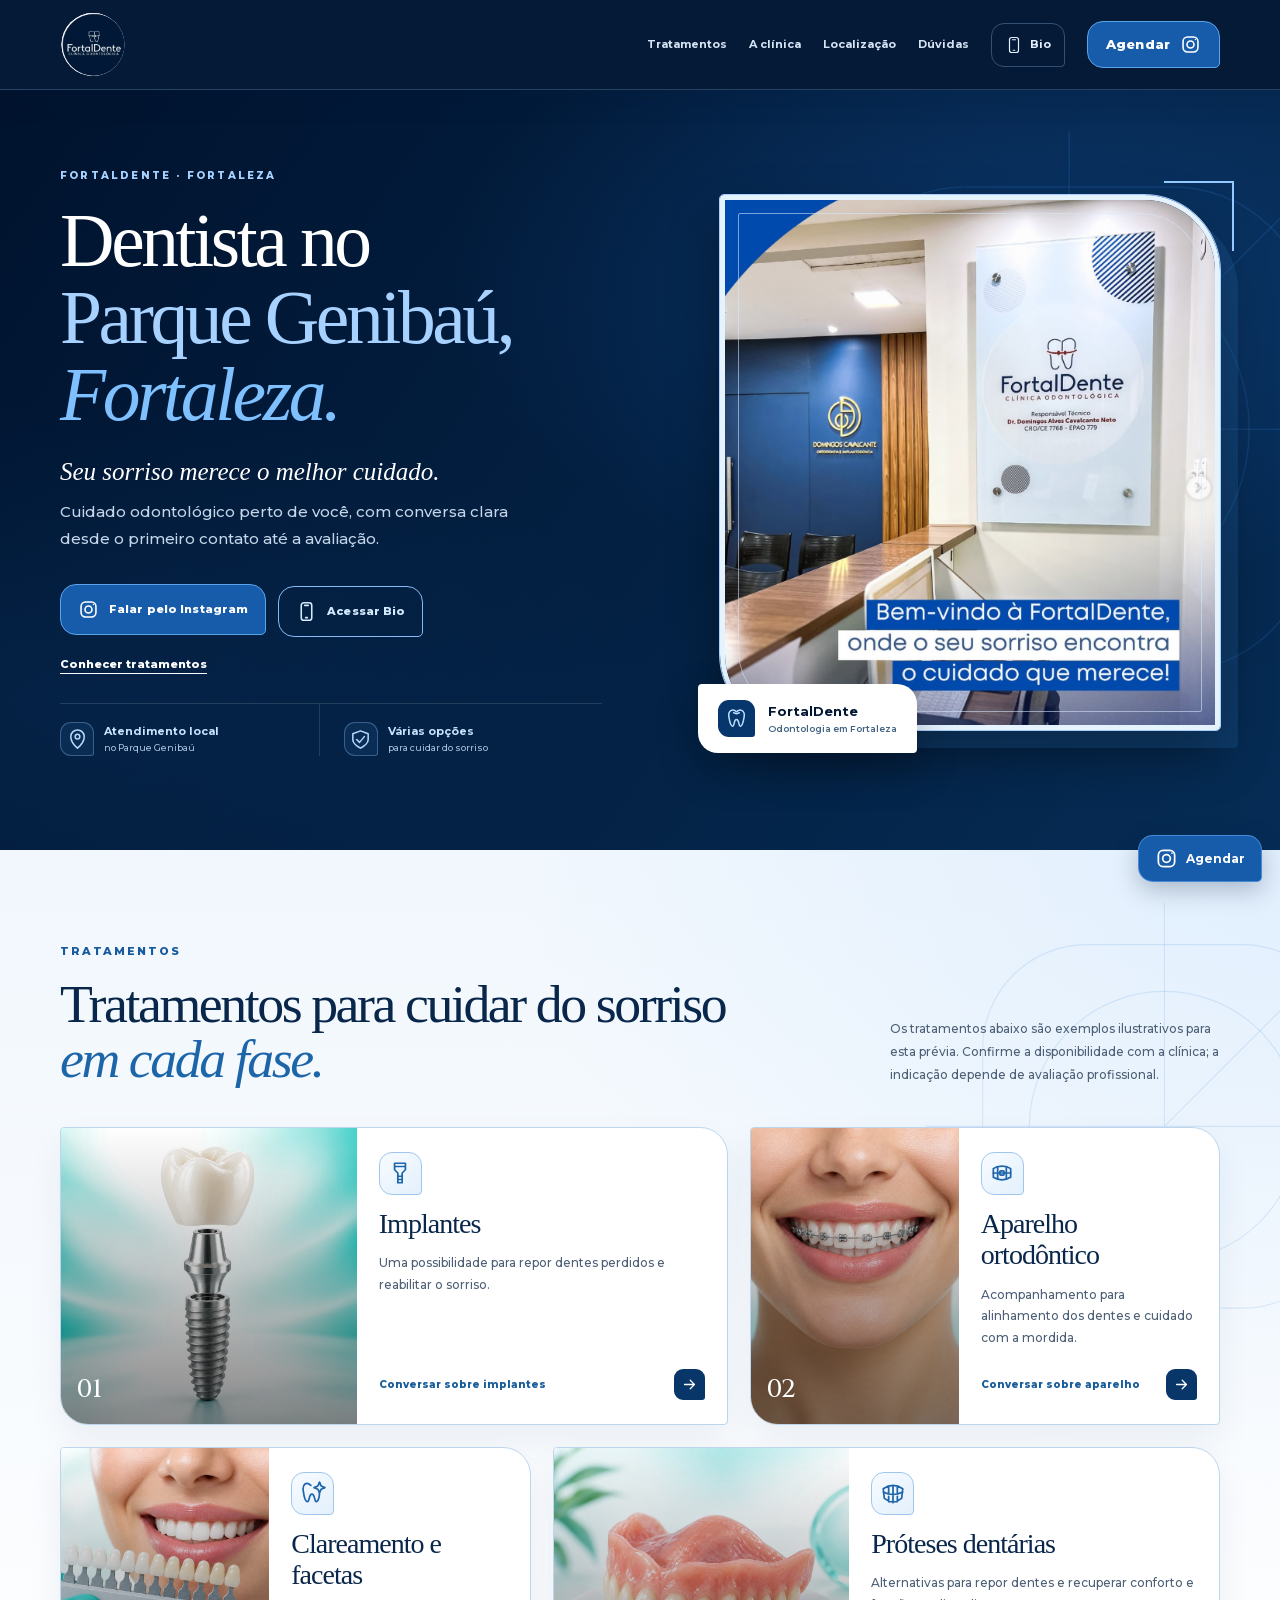
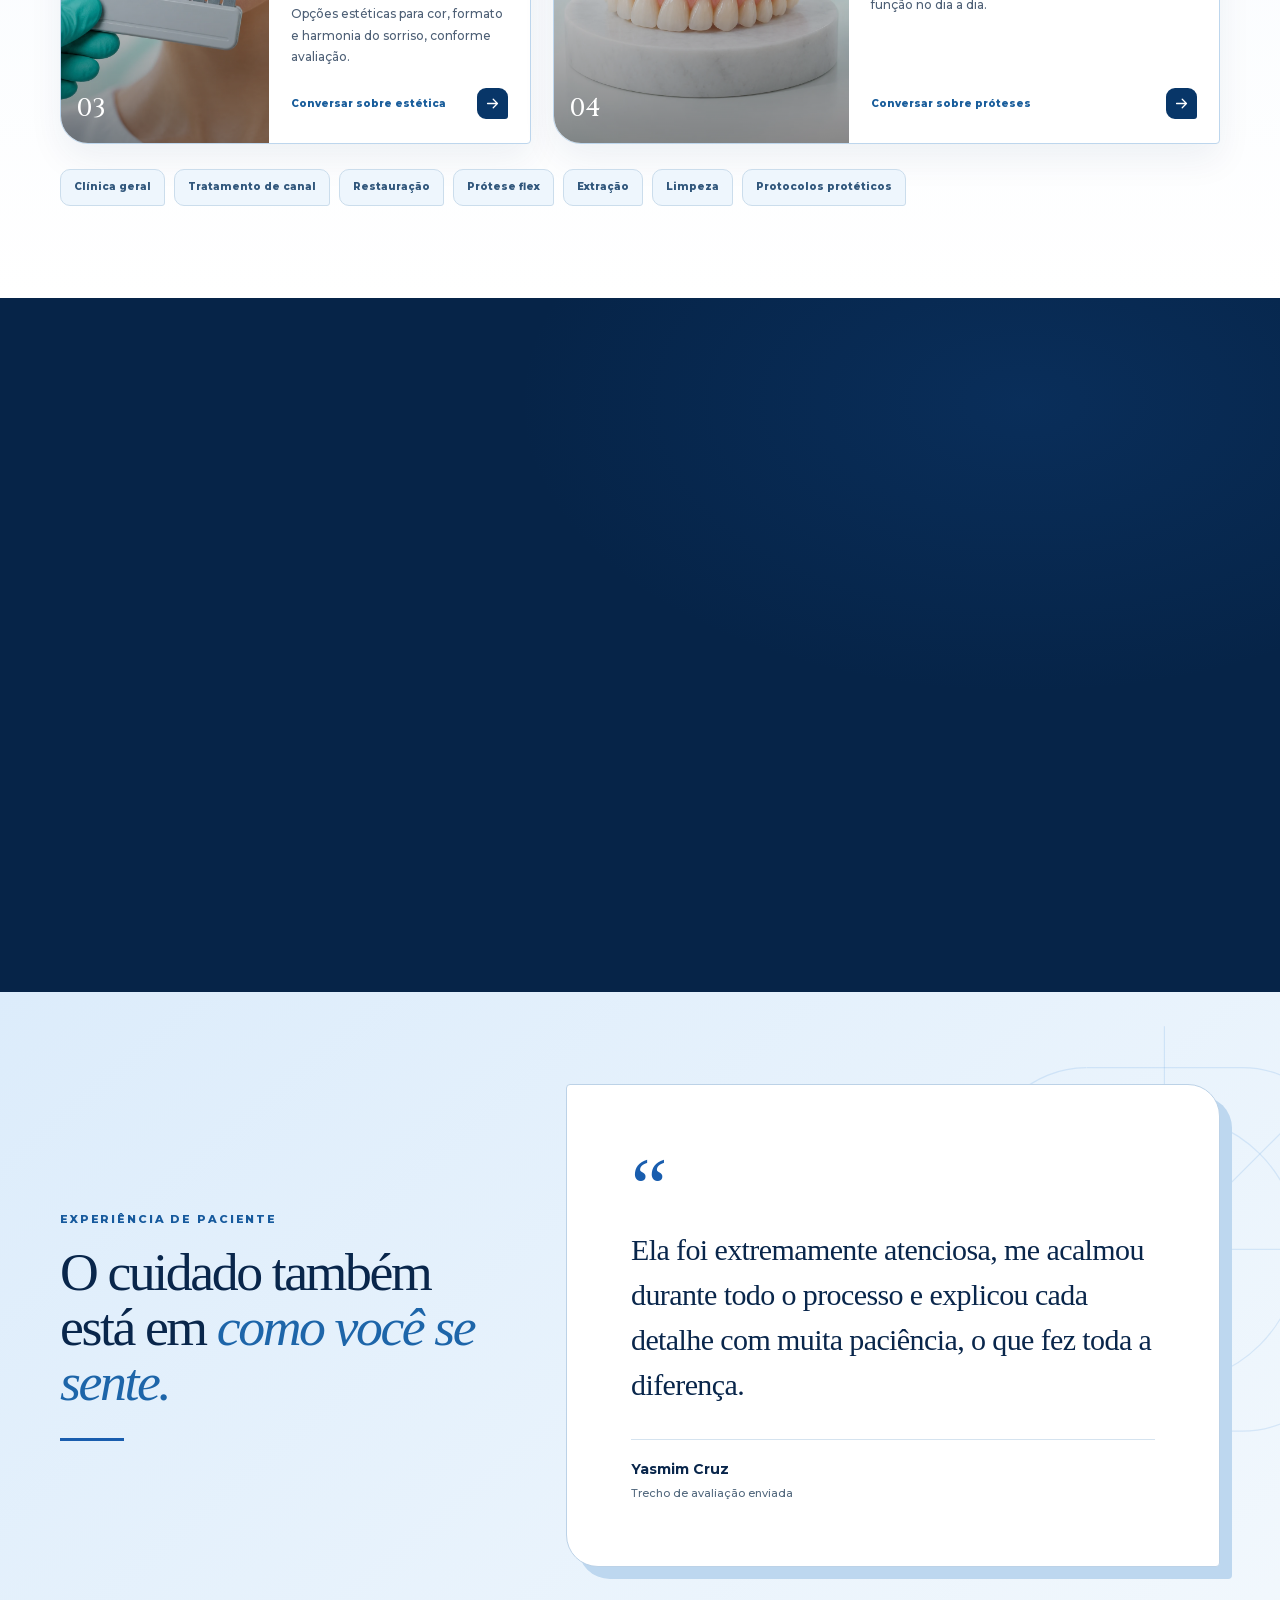
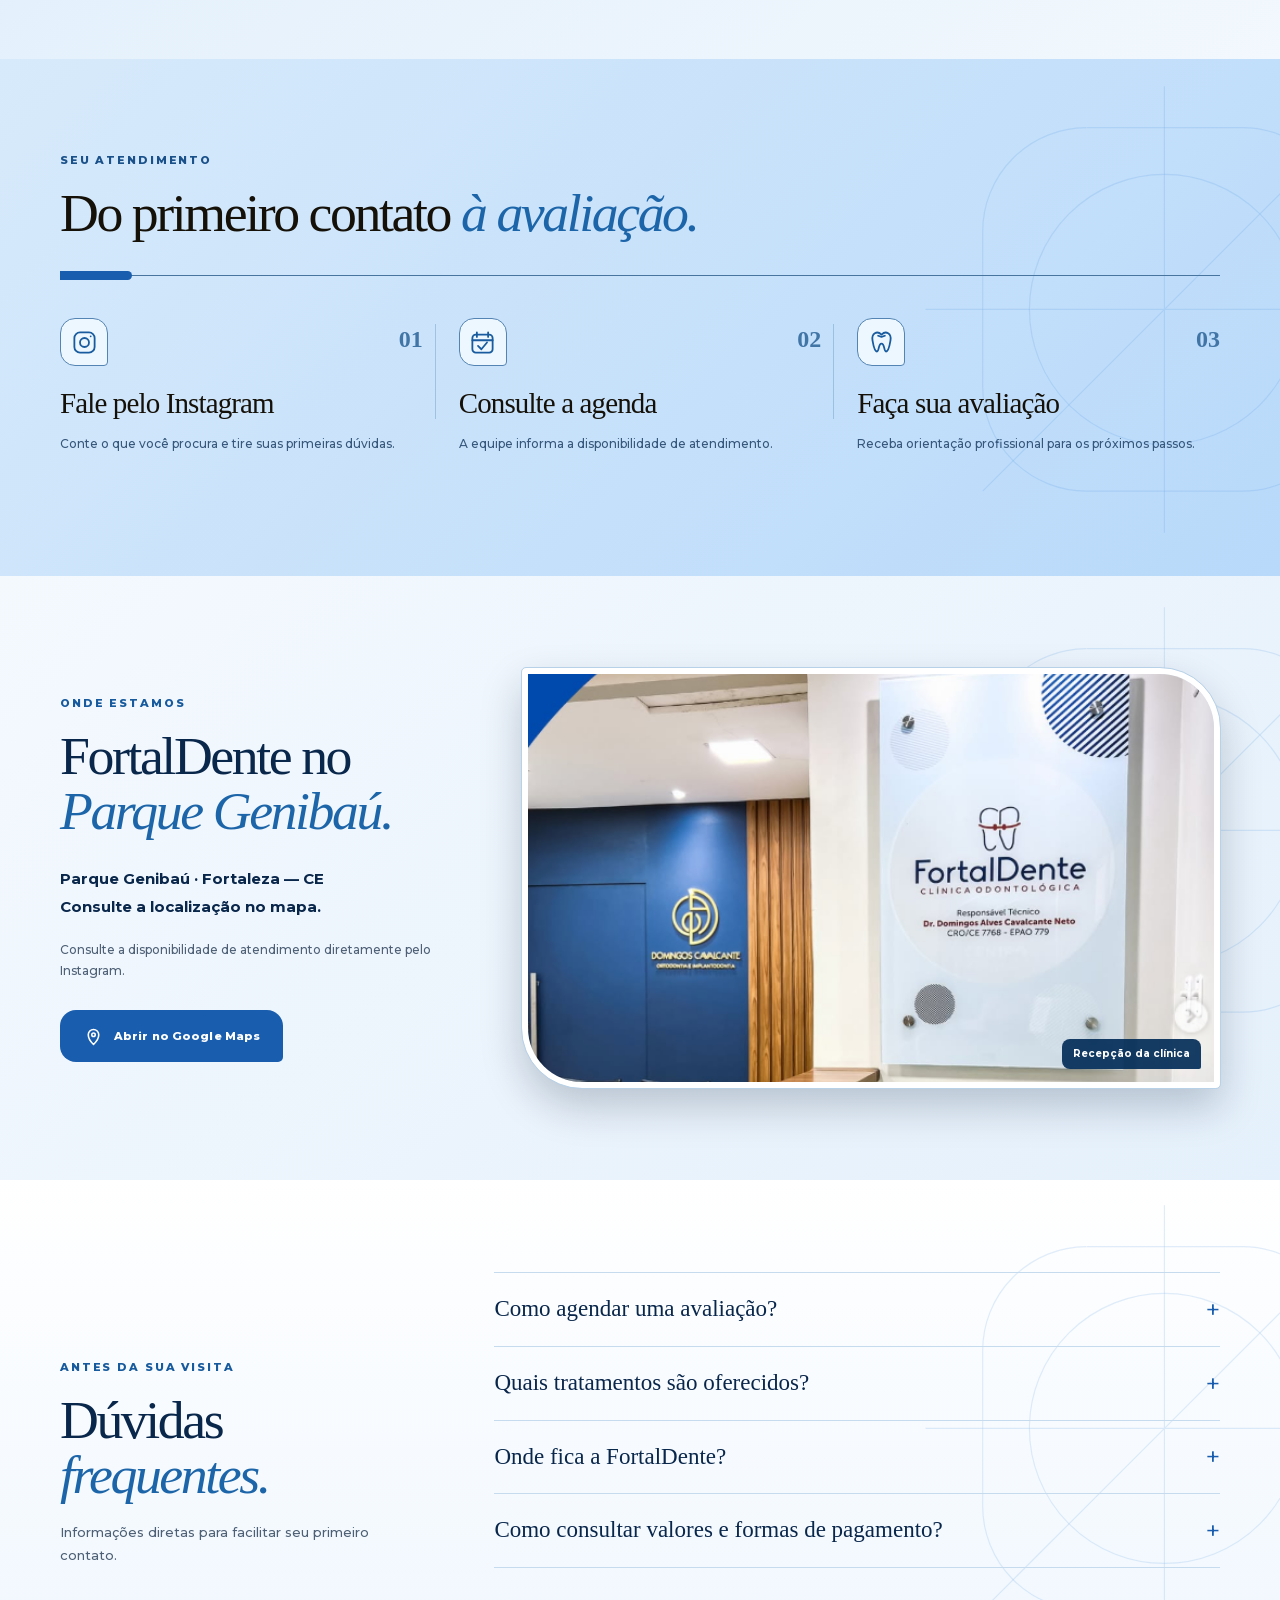
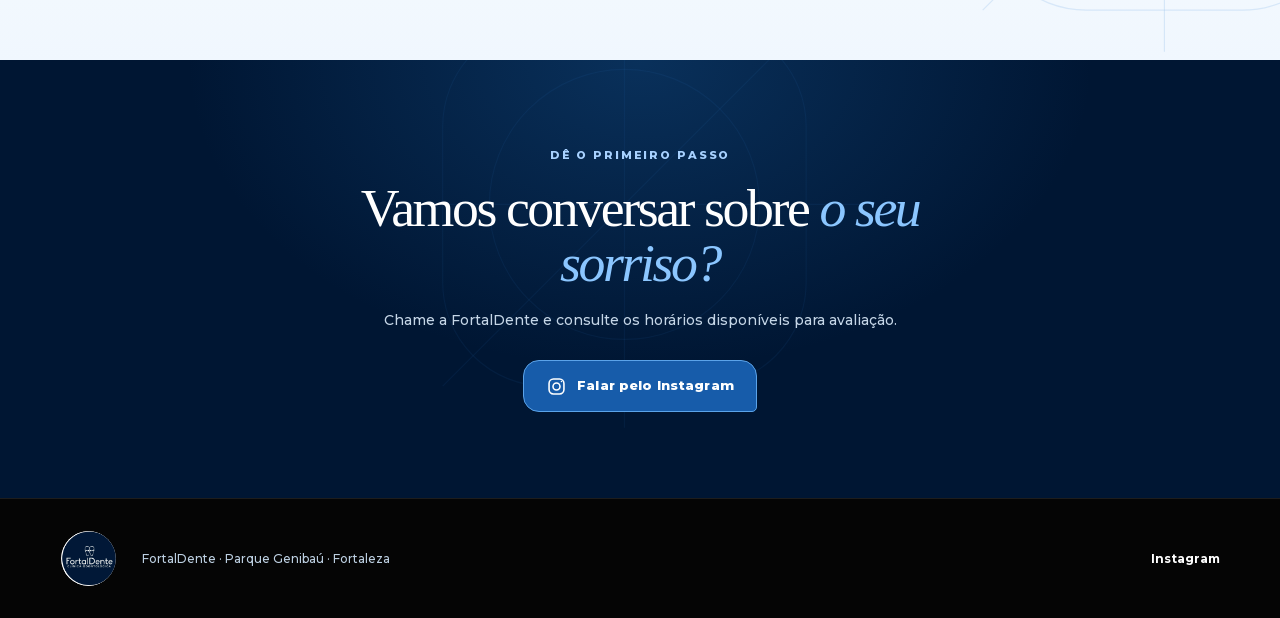
==== commit dfc73866: "Atualizar FortalDente e Bio com identidade azul, animações leves e navegação mobile" ====
--- a/index.html
+++ b/index.html
@@ -6,7 +6,7 @@
 <title>Dentista no Parque Genibaú, Fortaleza | FortalDente</title>
 <meta name="description" content="Conheça a FortalDente, clínica odontológica em Fortaleza. Entre em contato pelo Instagram e consulte a localização.">
 <meta name="robots" content="noindex, nofollow, noarchive">
-<meta name="theme-color" content="#090909">
+<meta name="theme-color" content="#001633">
 <meta property="og:type" content="website">
 <meta property="og:locale" content="pt_BR">
 <meta property="og:title" content="FortalDente | Odontologia no Parque Genibaú">
@@ -14,59 +14,63 @@
 <meta property="og:image" content="./assets/clinica.png">
 <link rel="icon" href="./assets/logo.png">
 <link rel="stylesheet" href="./fonts.css">
-<link rel="stylesheet" href="./personalizacao.css">
+<link rel="stylesheet" href="./personalizacao.css?v=fortaldente-20261109-1">
+<link rel="stylesheet" href="./premium.css?v=fortaldente-20261109-1">
 <script src="./config.js" defer></script>
-<script src="./navegacao.js" defer></script>
-<script src="./efeitos.js" defer></script>
+<script src="./navegacao.js?v=fortaldente-20261109-1" defer></script>
+<script src="./efeitos.js?v=fortaldente-20261109-1" defer></script>
 <script type="application/ld+json">{"@context":"https://schema.org","@type":"Dentist","name":"FortalDente","address":{"@type":"PostalAddress","addressLocality":"Fortaleza","addressRegion":"CE","addressCountry":"BR"},"sameAs":["https://www.instagram.com/fortaldente/"],"hasMap":"https://maps.app.goo.gl/3nBNgtrn3ffKC1DC7"}</script>
+<script>document.documentElement.classList.add("fortal-js")</script>
 </head>
 <body>
 <main>
 <header class="header">
-<a class="brand" href="#inicio" aria-label="FortalDente — início"><img class="clinic-logo" src="./assets/logo.png" alt="FortalDente" width="196" height="198"></a>
+<a class="brand" href="#inicio" aria-label="FortalDente — início"><img class="clinic-logo" src="./assets/logo.png" alt="FortalDente" width="197" height="206"></a>
 <nav aria-label="Navegação principal"><a href="#tratamentos">Tratamentos</a><a href="#clinica">A clínica</a><a href="#localizacao">Localização</a><a href="#duvidas">Dúvidas</a></nav>
+<a class="header-bio" href="bio.html?v=fortaldente-20261109-1"><svg viewBox="0 0 24 24" aria-hidden="true"><rect x="6" y="2" width="12" height="20" rx="3"/><path d="M10 5h4M11 19h2"/></svg><span>Bio</span></a>
 
 <a class="header-cta whatsapp-button" href="https://www.instagram.com/fortaldente/" target="_blank" rel="noopener noreferrer">Agendar <svg class="icon" viewBox="0 0 24 24" aria-hidden="true"><rect x="3.5" y="3.5" width="17" height="17" rx="5"/><circle cx="12" cy="12" r="4"/><path d="M17.7 6.3h.01"/></svg></a>
 </header>
-<section class="hero" id="inicio"><div class="container hero-grid">
-<div class="hero-copy"><span class="eyebrow">FortalDente · Fortaleza</span><h1>Dentista no <span>Parque Genibaú</span></h1><p class="hero-tagline">Seu sorriso merece o melhor cuidado.</p><p>Cuidado odontológico perto de você, com conversa clara desde o primeiro contato até a avaliação.</p>
-<div class="hero-actions"><a class="button button-primary whatsapp-button" href="https://www.instagram.com/fortaldente/" target="_blank" rel="noopener noreferrer"><svg class="icon" viewBox="0 0 24 24" aria-hidden="true"><rect x="3.5" y="3.5" width="17" height="17" rx="5"/><circle cx="12" cy="12" r="4"/><path d="M17.7 6.3h.01"/></svg>Falar pelo Instagram</a><a class="text-link" href="#tratamentos">Conhecer tratamentos</a></div>
-<div class="hero-trust" aria-label="Informações rápidas"><span><b>Atendimento local</b><small>no Parque Genibaú</small></span><span><b>Várias opções</b><small>para cuidar do sorriso</small></span></div></div>
-<div class="hero-media"><img src="./assets/clinica.png" alt="Recepção da FortalDente" width="1273" height="480"><div class="hero-badge"><span aria-hidden="true">✦</span><b>FortalDente<small>Odontologia em Fortaleza</small></b></div></div>
+<section class="hero" id="inicio"><svg class="forming-geometry" viewBox="0 0 520 460" aria-hidden="true"><rect pathLength="1" x="70" y="40" width="350" height="350" rx="100"/><circle pathLength="1" cx="245" cy="215" r="130"/><path pathLength="1" d="M15 215h460M245 0v430M70 390 420 40"/></svg><div class="container hero-grid">
+<div class="hero-copy"><span class="eyebrow">FortalDente · Fortaleza</span><h1>Dentista no <span>Parque Genibaú, <em>Fortaleza.</em></span></h1><p class="hero-tagline">Seu sorriso merece o melhor cuidado.</p><p>Cuidado odontológico perto de você, com conversa clara desde o primeiro contato até a avaliação.</p>
+<div class="hero-actions"><a class="button button-primary whatsapp-button" href="https://www.instagram.com/fortaldente/" target="_blank" rel="noopener noreferrer"><svg class="icon" viewBox="0 0 24 24" aria-hidden="true"><rect x="3.5" y="3.5" width="17" height="17" rx="5"/><circle cx="12" cy="12" r="4"/><path d="M17.7 6.3h.01"/></svg>Falar pelo Instagram</a><a class="button button-outline hero-bio" href="bio.html?v=fortaldente-20261109-1"><svg class="icon" viewBox="0 0 24 24" aria-hidden="true"><rect x="6" y="2" width="12" height="20" rx="3"/><path d="M10 5h4M11 19h2"/></svg>Acessar Bio</a><a class="text-link" href="#tratamentos">Conhecer tratamentos</a></div>
+<div class="hero-trust" aria-label="Informações rápidas"><span><i class="trust-icon" aria-hidden="true"><svg viewBox="0 0 24 24" aria-hidden="true"><path d="M12 21s7-6.1 7-12a7 7 0 1 0-14 0c0 5.9 7 12 7 12Z"/><circle cx="12" cy="9" r="2.4"/></svg></i><b>Atendimento local</b><small>no Parque Genibaú</small></span><span><i class="trust-icon" aria-hidden="true"><svg viewBox="0 0 24 24" aria-hidden="true"><path d="m12 3 8 3v6c0 5-8 9-8 9S4 17 4 12V6z"/><path d="m8 12 3 3 5-6"/></svg></i><b>Várias opções</b><small>para cuidar do sorriso</small></span></div></div>
+<div class="hero-media"><img src="./assets/clinica.png" alt="Recepção da FortalDente" width="632" height="770"><span class="hero-frame-corner" aria-hidden="true"></span><div class="hero-badge"><span aria-hidden="true"><svg viewBox="0 0 24 24" aria-hidden="true"><path d="M12 5C8 1 3 4 4 10c.5 3 1.5 10 4 10 2 0 1-7 4-7s2 7 4 7c2.5 0 3.5-7 4-10 1-6-4-9-8-5Z"/><path d="m9 6 3 1 3-1"/></svg></span><b>FortalDente<small>Odontologia em Fortaleza</small></b></div></div>
 </div></section>
-<section class="section services" id="tratamentos"><div class="container">
-<div class="section-head"><div><span class="eyebrow">Tratamentos</span><h2>Tratamentos para cuidar do sorriso em cada fase.</h2></div><p>Os tratamentos abaixo são exemplos ilustrativos para esta prévia. Confirme a disponibilidade com a clínica; a indicação depende de avaliação profissional.</p></div>
+<section class="section services" id="tratamentos"><svg class="forming-geometry" viewBox="0 0 520 460" aria-hidden="true"><rect pathLength="1" x="70" y="40" width="350" height="350" rx="100"/><circle pathLength="1" cx="245" cy="215" r="130"/><path pathLength="1" d="M15 215h460M245 0v430M70 390 420 40"/></svg><div class="container">
+<div class="section-head"><div><span class="eyebrow">Tratamentos</span><h2>Tratamentos para cuidar do sorriso <em>em cada fase.</em></h2></div><p>Os tratamentos abaixo são exemplos ilustrativos para esta prévia. Confirme a disponibilidade com a clínica; a indicação depende de avaliação profissional.</p></div>
 <div class="services-grid">
-<article><div class="service-media"><img src="./assets/implante-v11.webp" alt="Imagem ilustrativa de implante dentário" width="1024" height="1024" loading="lazy"><span>01</span></div><div class="service-copy"><h3>Implantes</h3><p>Uma possibilidade para repor dentes perdidos e reabilitar o sorriso.</p><a href="https://www.instagram.com/fortaldente/" target="_blank" rel="noopener noreferrer">Conversar sobre implantes <b>→</b></a></div></article>
-<article><div class="service-media"><img src="./assets/ortodontia-v11.webp" alt="Imagem ilustrativa de aparelho ortodôntico" width="1024" height="1024" loading="lazy"><span>02</span></div><div class="service-copy"><h3>Aparelho ortodôntico</h3><p>Acompanhamento para alinhamento dos dentes e cuidado com a mordida.</p><a href="https://www.instagram.com/fortaldente/" target="_blank" rel="noopener noreferrer">Conversar sobre aparelho <b>→</b></a></div></article>
-<article><div class="service-media"><img src="./assets/facetas-v11.webp" alt="Imagem ilustrativa de avaliação para facetas" width="1024" height="1024" loading="lazy"><span>03</span></div><div class="service-copy"><h3>Clareamento e facetas</h3><p>Opções estéticas para cor, formato e harmonia do sorriso, conforme avaliação.</p><a href="https://www.instagram.com/fortaldente/" target="_blank" rel="noopener noreferrer">Conversar sobre estética <b>→</b></a></div></article>
-<article><div class="service-media"><img src="./assets/proteses-v11.webp" alt="Imagem ilustrativa de prótese dentária" width="1024" height="1024" loading="lazy"><span>04</span></div><div class="service-copy"><h3>Próteses dentárias</h3><p>Alternativas para repor dentes e recuperar conforto e função no dia a dia.</p><a href="https://www.instagram.com/fortaldente/" target="_blank" rel="noopener noreferrer">Conversar sobre próteses <b>→</b></a></div></article>
+<article><div class="service-media"><img src="./assets/implante-v11.webp" alt="Imagem ilustrativa de implante dentário" width="1024" height="1024" loading="lazy"><span>01</span></div><div class="service-copy"><span class="service-icon" aria-hidden="true"><svg viewBox="0 0 24 24" aria-hidden="true"><path d="M7 3h10v6l-3 3v9h-4v-9L7 9zM7 6h10M10 15h4M10 18h4"/></svg></span><h3>Implantes</h3><p>Uma possibilidade para repor dentes perdidos e reabilitar o sorriso.</p><a href="https://www.instagram.com/fortaldente/" target="_blank" rel="noopener noreferrer">Conversar sobre implantes <b class="service-arrow" aria-hidden="true"><svg viewBox="0 0 24 24" aria-hidden="true"><path d="M5 12h14m-6-6 6 6-6 6"/></svg></b></a></div></article>
+<article><div class="service-media"><img src="./assets/ortodontia-v11.webp" alt="Imagem ilustrativa de aparelho ortodôntico" width="1024" height="1024" loading="lazy"><span>02</span></div><div class="service-copy"><span class="service-icon" aria-hidden="true"><svg viewBox="0 0 24 24" aria-hidden="true"><path d="M4 8c4-3 12-3 16 0v8c-5 3-11 3-16 0Z"/><path d="M4 12h16M8 7v10M16 7v10"/><rect x="10" y="10" width="4" height="4" rx="1"/></svg></span><h3>Aparelho ortodôntico</h3><p>Acompanhamento para alinhamento dos dentes e cuidado com a mordida.</p><a href="https://www.instagram.com/fortaldente/" target="_blank" rel="noopener noreferrer">Conversar sobre aparelho <b class="service-arrow" aria-hidden="true"><svg viewBox="0 0 24 24" aria-hidden="true"><path d="M5 12h14m-6-6 6 6-6 6"/></svg></b></a></div></article>
+<article><div class="service-media"><img src="./assets/facetas-v11.webp" alt="Imagem ilustrativa de avaliação para facetas" width="1024" height="1024" loading="lazy"><span>03</span></div><div class="service-copy"><span class="service-icon" aria-hidden="true"><svg viewBox="0 0 24 24" aria-hidden="true"><path d="M10 5C6 1 2 4 3 10c.5 3 1 10 4 10 2 0 1-7 4-7s2 7 4 7c2 0 3-5 3-8M18 2l1.5 3.5L23 7l-3.5 1.5L18 12l-1.5-3.5L13 7l3.5-1.5z"/></svg></span><h3>Clareamento e facetas</h3><p>Opções estéticas para cor, formato e harmonia do sorriso, conforme avaliação.</p><a href="https://www.instagram.com/fortaldente/" target="_blank" rel="noopener noreferrer">Conversar sobre estética <b class="service-arrow" aria-hidden="true"><svg viewBox="0 0 24 24" aria-hidden="true"><path d="M5 12h14m-6-6 6 6-6 6"/></svg></b></a></div></article>
+<article><div class="service-media"><img src="./assets/proteses-v11.webp" alt="Imagem ilustrativa de prótese dentária" width="1024" height="1024" loading="lazy"><span>04</span></div><div class="service-copy"><span class="service-icon" aria-hidden="true"><svg viewBox="0 0 24 24" aria-hidden="true"><path d="M3 8c6-4 12-4 18 0l-1 9c-5 4-11 4-16 0zM3 11c6 3 12 3 18 0M8 6v7M16 6v7M12 6v8M8 15v5M16 15v5M12 15v6"/></svg></span><h3>Próteses dentárias</h3><p>Alternativas para repor dentes e recuperar conforto e função no dia a dia.</p><a href="https://www.instagram.com/fortaldente/" target="_blank" rel="noopener noreferrer">Conversar sobre próteses <b class="service-arrow" aria-hidden="true"><svg viewBox="0 0 24 24" aria-hidden="true"><path d="M5 12h14m-6-6 6 6-6 6"/></svg></b></a></div></article>
 </div>
 <div class="treatment-list" aria-label="Outros exemplos de tratamentos sujeitos a confirmação"><span>Clínica geral</span><span>Tratamento de canal</span><span>Restauração</span><span>Prótese flex</span><span>Extração</span><span>Limpeza</span><span>Protocolos protéticos</span></div>
 </div></section>
-<section class="section about" id="clinica"><div class="container about-grid">
-<div class="about-media"><img src="./assets/profissional.png" alt="Profissional da FortalDente" width="643" height="520" loading="lazy"><div><b>Cuidado que começa na conversa.</b><span>Atendimento próximo em Fortaleza.</span></div></div>
-<div class="section-copy"><span class="eyebrow">A FortalDente</span><h2>Escuta, clareza e cuidado em cada etapa.</h2><p>A consulta começa entendendo o que trouxe você até aqui. Depois da avaliação, a equipe explica os caminhos possíveis para o seu sorriso.</p><div class="checks"><span>Orientação sobre cada etapa</span><span>Planejamento conforme avaliação</span><span>Contato pelo Instagram</span></div><a class="button button-outline" href="https://www.instagram.com/fortaldente/" target="_blank" rel="noopener noreferrer"><svg class="icon" viewBox="0 0 24 24" aria-hidden="true"><rect x="3.5" y="3.5" width="17" height="17" rx="5"/><circle cx="12" cy="12" r="4"/><path d="M17.7 6.3h.01"/></svg>Ver Instagram</a></div>
+<section class="section about" id="clinica"><svg class="forming-geometry" viewBox="0 0 520 460" aria-hidden="true"><rect pathLength="1" x="70" y="40" width="350" height="350" rx="100"/><circle pathLength="1" cx="245" cy="215" r="130"/><path pathLength="1" d="M15 215h460M245 0v430M70 390 420 40"/></svg><div class="container about-grid">
+<div class="about-media"><img src="./assets/profissional.png" alt="Profissional da FortalDente" width="317" height="362" loading="lazy"><div><b>Cuidado que começa na conversa.</b><span>Atendimento próximo em Fortaleza.</span></div></div>
+<div class="section-copy"><span class="eyebrow">A FortalDente</span><h2>Escuta, clareza e <em>cuidado em cada etapa.</em></h2><p>A consulta começa entendendo o que trouxe você até aqui. Depois da avaliação, a equipe explica os caminhos possíveis para o seu sorriso.</p><div class="checks"><span>Orientação sobre cada etapa</span><span>Planejamento conforme avaliação</span><span>Contato pelo Instagram</span></div><a class="button button-outline" href="https://www.instagram.com/fortaldente/" target="_blank" rel="noopener noreferrer"><svg class="icon" viewBox="0 0 24 24" aria-hidden="true"><rect x="3.5" y="3.5" width="17" height="17" rx="5"/><circle cx="12" cy="12" r="4"/><path d="M17.7 6.3h.01"/></svg>Ver Instagram</a></div>
 </div></section>
-<section class="section testimonial" id="avaliacao"><div class="container testimonial-grid"><div class="testimonial-intro"><span class="eyebrow">Experiência de paciente</span><h2>O cuidado também está em como você se sente.</h2><span class="testimonial-rule" aria-hidden="true"></span></div><figure class="testimonial-card"><span class="testimonial-quote" aria-hidden="true">“</span><blockquote>Ela foi extremamente atenciosa, me acalmou durante todo o processo e explicou cada detalhe com muita paciência, o que fez toda a diferença.</blockquote><figcaption><strong>Yasmim Cruz</strong><span>Trecho de avaliação enviada</span></figcaption></figure></div></section>
-<section class="section process" id="agendamento"><div class="container"><div class="section-head"><div><span class="eyebrow">Seu atendimento</span><h2>Do primeiro contato à avaliação.</h2></div></div><div class="steps">
-<article><b>01</b><h3>Fale pelo Instagram</h3><p>Conte o que você procura e tire suas primeiras dúvidas.</p></article>
-<article><b>02</b><h3>Consulte a agenda</h3><p>A equipe informa a disponibilidade de atendimento.</p></article>
-<article><b>03</b><h3>Faça sua avaliação</h3><p>Receba orientação profissional para os próximos passos.</p></article>
+<section class="section testimonial" id="avaliacao"><svg class="forming-geometry" viewBox="0 0 520 460" aria-hidden="true"><rect pathLength="1" x="70" y="40" width="350" height="350" rx="100"/><circle pathLength="1" cx="245" cy="215" r="130"/><path pathLength="1" d="M15 215h460M245 0v430M70 390 420 40"/></svg><div class="container testimonial-grid"><div class="testimonial-intro"><span class="eyebrow">Experiência de paciente</span><h2>O cuidado também está em <em>como você se sente.</em></h2><span class="testimonial-rule" aria-hidden="true"></span></div><figure class="testimonial-card"><span class="testimonial-quote" aria-hidden="true">“</span><blockquote>Ela foi extremamente atenciosa, me acalmou durante todo o processo e explicou cada detalhe com muita paciência, o que fez toda a diferença.</blockquote><figcaption><strong>Yasmim Cruz</strong><span>Trecho de avaliação enviada</span></figcaption></figure></div></section>
+<section class="section process" id="agendamento"><svg class="forming-geometry" viewBox="0 0 520 460" aria-hidden="true"><rect pathLength="1" x="70" y="40" width="350" height="350" rx="100"/><circle pathLength="1" cx="245" cy="215" r="130"/><path pathLength="1" d="M15 215h460M245 0v430M70 390 420 40"/></svg><div class="container"><div class="section-head"><div><span class="eyebrow">Seu atendimento</span><h2>Do primeiro contato <em>à avaliação.</em></h2></div></div><div class="steps">
+<article><span class="step-symbol" aria-hidden="true"><svg viewBox="0 0 24 24" aria-hidden="true"><rect x="3" y="3" width="18" height="18" rx="5"/><circle cx="12" cy="12" r="4"/><circle cx="17.5" cy="6.5" r=".8" fill="currentColor" stroke="none"/></svg></span><b>01</b><h3>Fale pelo Instagram</h3><p>Conte o que você procura e tire suas primeiras dúvidas.</p></article>
+<article><span class="step-symbol" aria-hidden="true"><svg viewBox="0 0 24 24" aria-hidden="true"><rect x="3" y="5" width="18" height="16" rx="3"/><path d="M3 10h18M7 3v4M17 3v4m-9 8 3 3 5-6"/></svg></span><b>02</b><h3>Consulte a agenda</h3><p>A equipe informa a disponibilidade de atendimento.</p></article>
+<article><span class="step-symbol" aria-hidden="true"><svg viewBox="0 0 24 24" aria-hidden="true"><path d="M12 5C8 1 3 4 4 10c.5 3 1.5 10 4 10 2 0 1-7 4-7s2 7 4 7c2.5 0 3.5-7 4-10 1-6-4-9-8-5Z"/><path d="m9 6 3 1 3-1"/></svg></span><b>03</b><h3>Faça sua avaliação</h3><p>Receba orientação profissional para os próximos passos.</p></article>
 </div></div></section>
-<section class="section location" id="localizacao"><div class="container location-grid">
-<div class="location-copy"><span class="eyebrow">Onde estamos</span><h2>FortalDente no Parque Genibaú.</h2><address>Parque Genibaú · Fortaleza — CE<br>Consulte a localização no mapa.</address><p>Consulte a disponibilidade de atendimento diretamente pelo Instagram.</p><div class="location-actions"><a class="button button-primary map-button" href="https://maps.app.goo.gl/3nBNgtrn3ffKC1DC7" target="_blank" rel="noopener noreferrer"><svg class="icon" viewBox="0 0 24 24" aria-hidden="true"><path d="M12 21s6-5.4 6-11a6 6 0 1 0-12 0c0 5.6 6 11 6 11Z"/><circle cx="12" cy="10" r="2"/></svg>Abrir no Google Maps</a></div></div>
-<div class="location-photo"><img src="./assets/clinica.png" alt="Recepção da FortalDente" width="1273" height="480"><span>Recepção da clínica</span></div>
+<section class="section location" id="localizacao"><svg class="forming-geometry" viewBox="0 0 520 460" aria-hidden="true"><rect pathLength="1" x="70" y="40" width="350" height="350" rx="100"/><circle pathLength="1" cx="245" cy="215" r="130"/><path pathLength="1" d="M15 215h460M245 0v430M70 390 420 40"/></svg><div class="container location-grid">
+<div class="location-copy"><span class="eyebrow">Onde estamos</span><h2>FortalDente no <em>Parque Genibaú.</em></h2><address>Parque Genibaú · Fortaleza — CE<br>Consulte a localização no mapa.</address><p>Consulte a disponibilidade de atendimento diretamente pelo Instagram.</p><div class="location-actions"><a class="button button-primary map-button" href="https://maps.app.goo.gl/3nBNgtrn3ffKC1DC7" target="_blank" rel="noopener noreferrer"><svg class="icon" viewBox="0 0 24 24" aria-hidden="true"><path d="M12 21s6-5.4 6-11a6 6 0 1 0-12 0c0 5.6 6 11 6 11Z"/><circle cx="12" cy="10" r="2"/></svg>Abrir no Google Maps</a></div></div>
+<div class="location-photo"><img src="./assets/clinica.png" alt="Recepção da FortalDente" width="632" height="770"><span>Recepção da clínica</span></div>
 </div></section>
-<section class="section faq" id="duvidas"><div class="container faq-grid"><div><span class="eyebrow">Antes da sua visita</span><h2>Dúvidas frequentes.</h2><p>Informações diretas para facilitar seu primeiro contato.</p></div><div class="faq-list">
+<section class="section faq" id="duvidas"><svg class="forming-geometry" viewBox="0 0 520 460" aria-hidden="true"><rect pathLength="1" x="70" y="40" width="350" height="350" rx="100"/><circle pathLength="1" cx="245" cy="215" r="130"/><path pathLength="1" d="M15 215h460M245 0v430M70 390 420 40"/></svg><div class="container faq-grid"><div><span class="eyebrow">Antes da sua visita</span><h2>Dúvidas <em>frequentes.</em></h2><p>Informações diretas para facilitar seu primeiro contato.</p></div><div class="faq-list">
 <details><summary>Como agendar uma avaliação?</summary><p>Toque em qualquer botão de Instagram do site e envie a mensagem. A equipe informa os horários disponíveis.</p></details>
 <details><summary>Quais tratamentos são oferecidos?</summary><p>Os tratamentos apresentados são exemplos ilustrativos. Confirme a disponibilidade com a clínica; a indicação depende de avaliação profissional.</p></details>
 <details><summary>Onde fica a FortalDente?</summary><p>Confira a localização da FortalDente no Google Maps pelo botão disponível nesta página.</p></details>
 <details><summary>Como consultar valores e formas de pagamento?</summary><p>Os valores dependem da avaliação e do tratamento indicado. Fale com a equipe pelo Instagram para receber as orientações.</p></details>
 </div></div></section>
-<section class="final-cta"><div class="container"><span class="eyebrow">Dê o primeiro passo</span><h2>Vamos conversar sobre o seu sorriso?</h2><p>Chame a FortalDente e consulte os horários disponíveis para avaliação.</p><a class="button button-gold whatsapp-button" href="https://www.instagram.com/fortaldente/" target="_blank" rel="noopener noreferrer"><svg class="icon" viewBox="0 0 24 24" aria-hidden="true"><rect x="3.5" y="3.5" width="17" height="17" rx="5"/><circle cx="12" cy="12" r="4"/><path d="M17.7 6.3h.01"/></svg>Falar pelo Instagram</a></div></section>
-<footer><div class="container footer-inner"><a class="brand footer-brand" href="#inicio"><img class="clinic-logo" src="./assets/logo.png" alt="FortalDente" width="196" height="198"></a><p>FortalDente · Parque Genibaú · Fortaleza</p><div><a href="https://www.instagram.com/fortaldente/" target="_blank" rel="noopener noreferrer">Instagram</a></div></div></footer>
+<section class="final-cta"><svg class="forming-geometry" viewBox="0 0 520 460" aria-hidden="true"><rect pathLength="1" x="70" y="40" width="350" height="350" rx="100"/><circle pathLength="1" cx="245" cy="215" r="130"/><path pathLength="1" d="M15 215h460M245 0v430M70 390 420 40"/></svg><div class="container"><span class="eyebrow">Dê o primeiro passo</span><h2>Vamos conversar sobre <em>o seu sorriso?</em></h2><p>Chame a FortalDente e consulte os horários disponíveis para avaliação.</p><a class="button button-gold whatsapp-button" href="https://www.instagram.com/fortaldente/" target="_blank" rel="noopener noreferrer"><svg class="icon" viewBox="0 0 24 24" aria-hidden="true"><rect x="3.5" y="3.5" width="17" height="17" rx="5"/><circle cx="12" cy="12" r="4"/><path d="M17.7 6.3h.01"/></svg>Falar pelo Instagram</a></div></section>
+<footer><div class="container footer-inner"><a class="brand footer-brand" href="#inicio"><img class="clinic-logo" src="./assets/logo.png" alt="FortalDente" width="197" height="206"></a><p>FortalDente · Parque Genibaú · Fortaleza</p><div><a href="https://www.instagram.com/fortaldente/" target="_blank" rel="noopener noreferrer">Instagram</a></div></div></footer>
 <a class="whatsapp" href="https://www.instagram.com/fortaldente/" target="_blank" rel="noopener noreferrer" aria-label="Falar com a FortalDente pelo Instagram"><svg class="icon" viewBox="0 0 24 24" aria-hidden="true"><rect x="3.5" y="3.5" width="17" height="17" rx="5"/><circle cx="12" cy="12" r="4"/><path d="M17.7 6.3h.01"/></svg><b>Agendar</b></a>
 </main>
 </body>
 </html>
+
--- a/premium.css
+++ b/premium.css
@@ -0,0 +1,71 @@
+/* FortalDente: composição premium na identidade azul da clínica. */
+:root{--editorial:"Baskerville","Iowan Old Style","Palatino Linotype",Georgia,serif;--navy:#001633;--accent:#2779d5;--ice:#bbddff;--line:#c6dbee}
+h1,h2{font-family:var(--editorial);font-weight:400;letter-spacing:-.045em;line-height:1.02}
+h1{font-size:clamp(50px,5.9vw,80px)}h2{font-size:clamp(36px,4.2vw,57px)}h1 em,h2 em{font-weight:400;color:#7fc0ff}
+.services h2 em,.testimonial h2 em,.location h2 em,.faq h2 em,.process h2 em{color:#1d65a9}
+html{scroll-padding-top:0}.section,.hero{scroll-margin-top:106px}
+.header{min-height:90px;gap:22px;background:#001633fa!important;backdrop-filter:none;border-bottom:1px solid #a1cfff38;box-shadow:0 10px 30px #00163318}
+.clinic-logo{object-fit:contain;clip-path:circle(47%);background:#fff;width:66px;height:68px;box-shadow:none}
+.header nav{font-size:11px;gap:22px}.header nav a{color:#d5e5f5}.header-cta{min-height:47px;padding:12px 18px;margin:0}
+.header-bio{display:flex;align-items:center;gap:7px;padding:10px 13px;border:1px solid #8fbeeb55;border-radius:13px 13px 4px 13px;font-size:11px;font-weight:700;color:#e3f0ff}
+.header-bio svg{width:18px;height:18px;fill:none;stroke:currentColor;stroke-width:1.6;stroke-linecap:round}
+.button,.header-cta{border-radius:16px 16px 5px 16px;gap:10px}.button .icon,.header-cta .icon{width:21px;height:21px}
+.button-primary:not(.whatsapp-button){color:#fff}.button-outline{border-color:#87baf0;color:#d4eaff}
+.button:hover,.header-cta:hover{box-shadow:0 12px 26px #00163326}.hero{min-height:760px;padding:78px 0 86px;background:radial-gradient(ellipse at 80% 25%,#195dae55,transparent 40%),radial-gradient(ellipse at 4% 80%,#124a852e,transparent 35%),linear-gradient(125deg,#00132e,#062c55)!important;isolation:isolate}
+.hero-grid{grid-template-columns:1fr 1fr;gap:76px;z-index:2}.hero-copy>p{font-size:15px;line-height:1.85;color:#c4d6e9;max-width:470px}.hero .eyebrow{letter-spacing:.22em;font-size:10px}
+.hero-tagline{font-family:var(--editorial);font-size:25px!important;font-style:italic;margin:24px 0 11px!important;line-height:1.2!important}
+.hero-actions{gap:12px;flex-wrap:wrap;margin-top:28px}.hero-actions .button{min-height:51px;font-size:11px;padding:12px 17px}.hero-actions .text-link{flex-basis:100%;font-size:11px;margin-top:6px}
+.hero-trust{margin-top:30px}.hero-trust>span{display:grid;grid-template-columns:34px 1fr;column-gap:10px;min-width:0;flex:1;padding-right:12px}.hero-trust b,.hero-trust small{grid-column:2}.hero-trust b{font-size:11px;color:#c8e3ff}.hero-trust small{font-size:9px;color:#a8c2dd}
+.trust-icon{grid-row:1/3;display:grid;place-items:center;width:34px;height:34px;background:#4e9be818;border:1px solid #8fc7ff55;border-radius:11px 11px 3px 11px;color:#b4d9ff}
+.trust-icon svg,.hero-badge svg,.service-icon svg,.step-symbol svg{width:23px;height:23px;fill:none;stroke:currentColor;stroke-width:1.6;stroke-linecap:round;stroke-linejoin:round}
+.hero-media{max-width:500px;justify-self:end;width:100%}.hero-media>img{height:535px;object-position:center 45%!important;border:5px solid #e5f3ff;outline:1px solid #a9cfff;border-radius:4px 76px 4px 76px;box-shadow:18px 18px 0 #2b75bc30,0 24px 50px #0006}
+.hero-media:before{inset:18px;border-radius:2px 61px 2px 61px;border-color:#d6e9ff90}.hero-frame-corner{position:absolute;z-index:4;right:-14px;top:-14px;width:70px;height:70px;border-top:2px solid #92c9ff;border-right:2px solid #92c9ff}
+.hero-badge{border-radius:4px 20px 4px 20px;left:-22px;bottom:-23px;padding:16px 20px;box-shadow:0 16px 40px #0004}.hero-badge>span{border-radius:11px 11px 3px 11px;background:#06366b;color:#b8ddff}.hero-badge b{font-size:13px}.hero-badge small{color:#426383;font-size:9px}
+.forming-geometry{position:absolute;pointer-events:none;width:540px;height:480px;right:-170px;top:5%;opacity:.55;z-index:0}
+.forming-geometry :is(path,circle,rect){fill:none;stroke:#3284d842;stroke-width:1.1;stroke-dasharray:1;stroke-dashoffset:0}
+.fortal-js .forming-geometry :is(path,circle,rect){stroke-dashoffset:1;transition:stroke-dashoffset 1.8s cubic-bezier(.2,.75,.2,1)}
+.formed>.forming-geometry :is(path,circle,rect){stroke-dashoffset:0}.hero>.forming-geometry{width:720px;height:640px;right:-170px;top:40px;opacity:.7}
+.section,.final-cta{position:relative;isolation:isolate;overflow:hidden}.section>.container,.final-cta>.container{position:relative;z-index:1}.about>.forming-geometry{left:-190px;top:auto;bottom:-110px}
+.services{background:radial-gradient(ellipse at 100% 0,#bfdeff55,transparent 42%),linear-gradient(#f1f7fd,#fff)!important}
+.section-head{gap:65px;align-items:end}.section-head>div{max-width:670px}.section-head>p{font-size:12px;line-height:1.9;max-width:330px}
+.services-grid{gap:22px}.services-grid article{border:1px solid #bdd6ed;border-radius:4px 28px 4px 28px;box-shadow:0 16px 35px #0c366410;grid-template-columns:minmax(145px,.8fr) minmax(0,1fr);transition:box-shadow .3s}
+.service-media{margin:0;border:0;outline:none;min-height:280px;overflow:hidden}.service-media img{min-height:100%;transition:transform .65s cubic-bezier(.2,.75,.2,1)}.services-grid article:hover .service-media img{transform:scale(1.045)}
+.service-copy{padding:24px 22px;min-width:0}.service-icon{display:grid;place-items:center;width:43px;height:43px;border:1px solid #9fc7ed;border-radius:13px 13px 4px 13px;background:linear-gradient(140deg,#f7fbff,#e3f0fc);color:#1e65ab;margin-bottom:13px}
+.service-icon svg{width:26px;height:26px}.service-copy h3{font-family:var(--editorial);font-size:28px;letter-spacing:-.035em}.service-copy p{font-size:12px;line-height:1.8;margin:13px 0 20px}
+.service-copy a{display:flex;align-items:center;justify-content:space-between;gap:12px;font-size:10px;line-height:1.5;text-decoration:none;color:#195d9b!important}
+.service-arrow{display:grid;place-items:center;flex:0 0 31px;width:31px;height:31px;background:#083668;color:#fff;border-radius:9px 9px 3px 9px}
+.service-arrow svg{width:17px;height:17px;fill:none;stroke:currentColor;stroke-width:1.8;stroke-linecap:round;stroke-linejoin:round}
+.services-grid article:hover{box-shadow:0 20px 40px #0c366422}.treatment-list{gap:9px;margin-top:25px}.treatment-list span{padding:9px 13px;border-radius:10px 10px 3px 10px;background:#eef6fd;font-size:10px}
+.about{background:radial-gradient(ellipse at 80% 15%,#195dae2d,transparent 35%),#062448!important}.about-grid{gap:78px}.about-media>img{border-radius:4px 70px 4px 70px;border:5px solid #dbedff;outline:1px solid #72b2ee;height:510px;object-position:center 25%}
+.about-media>div{border-radius:3px 22px 3px 22px;background:#c4e2ff;color:#0a2c51;border:1px solid #f3faff}.about-media b{font-family:var(--editorial);font-size:24px;line-height:1.12}.about-media span{margin-top:8px;font-size:10px}
+.section-copy p{font-size:14px;line-height:1.9;color:#c5d9eb}.checks span{font-size:12px}.checks span:before{border-color:#8ac6ff;background:#267bd12a;border-radius:3px;transform:rotate(12deg)}
+.testimonial{background:linear-gradient(140deg,#dcecfb,#f2f8fd)}.testimonial-grid{gap:70px}.testimonial-intro h2{max-width:440px}
+.testimonial-card{border-radius:4px 32px 4px 32px;box-shadow:12px 12px 0 #bdd7ef}.testimonial-card blockquote{font-family:var(--editorial);font-size:clamp(22px,2.4vw,30px);line-height:1.5;letter-spacing:-.02em}
+.process{background:linear-gradient(135deg,#d7eafb,#b8d9fa)!important}.steps{gap:36px;border-top-color:#4775a0}.steps:before{background:#195dae}.steps article{padding:24px 0 0}
+.step-symbol{display:grid;place-items:center;width:48px;height:48px;border:1px solid #5484b3;background:#edf7ff;border-radius:15px 15px 4px 15px;color:#185b9e;margin-bottom:21px}.step-symbol svg{width:27px;height:27px}
+.steps article>b{position:absolute;right:0;top:26px;background:transparent!important;border:0;color:#4175a6;font-family:var(--editorial);font-size:24px;display:block;width:auto;height:auto}
+.steps article h3{font-family:var(--editorial);font-size:29px;letter-spacing:-.03em}.steps article p{font-size:12px;line-height:1.8}.steps article+article:before{background:#6092bf66}
+.location{background:linear-gradient(140deg,#f4f9fe,#e4f0fb)!important}.location-grid{gap:70px}.location-photo img{height:420px;object-position:center 25%!important;border-radius:4px 60px 4px 60px;border-width:6px}.location-photo span{border-radius:8px 8px 2px 8px;background:#002b57e8;right:19px;bottom:19px}
+.location-copy address{font-size:15px;line-height:1.9}.location-copy>p{font-size:12px;line-height:1.8}.location-actions .button{font-size:11px}
+.faq{background:linear-gradient(#fff,#f0f7fe)}.faq-grid{gap:85px}.faq-grid>div:first-child p{font-size:13px;line-height:1.8}.faq-list summary{font-family:var(--editorial);font-size:23px;line-height:1.25;min-height:72px}.faq-list summary:after{color:#195dae}.faq-list details p{font-size:13px;line-height:1.8}
+.final-cta{background:radial-gradient(ellipse at 50% 0,#1655926b,transparent 50%),#001633!important}.final-cta h2{max-width:720px;margin:auto}.final-cta h2 em{color:#8bc6ff}.final-cta p{font-size:14px;line-height:1.8;color:#c5d6e7}.final-cta>.forming-geometry{opacity:.3;right:calc(50% - 270px);top:-80px}
+.footer-inner p{color:#bdd0e2}.footer-inner .clinic-logo{width:57px;height:59px}.whatsapp{border-radius:15px 15px 5px 15px;right:18px;bottom:18px;border:1px solid #70b4ff88!important;min-height:47px;box-shadow:0 8px 24px #00163340}
+.site-progress{position:fixed;z-index:100;inset:0 0 auto;height:3px;background:linear-gradient(90deg,#1f74c7,#b3dfff);transform-origin:left;transform:scaleX(0);pointer-events:none}
+.reveal-ready .reveal-item{opacity:0;transform:translate3d(0,28px,0);transition:opacity .6s ease var(--reveal-delay,0ms),transform .78s cubic-bezier(.16,.84,.24,1) var(--reveal-delay,0ms);will-change:auto}
+.reveal-ready .hero-media{transform:translate3d(30px,0,0)}.reveal-ready .reveal-item.in-view{opacity:1;transform:none}
+@media(hover:hover){.service-copy:hover .service-icon svg,.hero-trust>span:hover svg{transform:rotate(-6deg) scale(1.09)}.service-icon svg,.trust-icon svg{transition:transform .3s}}
+@media(prefers-reduced-motion:no-preference){.hero-frame-corner{animation:frame-breathe 6s ease-in-out infinite;animation-play-state:paused}.hero.motion-active .hero-frame-corner{animation-play-state:running}@keyframes frame-breathe{50%{transform:translate3d(0,-5px,0)}}}
+@media(max-width:1050px){.hero-grid{gap:40px}.hero h1{font-size:64px}.hero-trust span+span{padding-left:12px}.header nav{gap:16px}.header{gap:16px}}
+@media(max-width:900px){.header nav{display:none}.header-bio{margin-left:auto}.header-cta{margin-left:0}.hero-grid{grid-template-columns:1fr;gap:48px}.hero-copy{max-width:640px}.hero h1{font-size:clamp(49px,9vw,74px)}.hero-media{justify-self:center;max-width:530px}.hero-media>img{height:490px}.hero{min-height:0;padding-top:65px}.services-grid{grid-template-columns:1fr 1fr}.services-grid article{grid-template-columns:1fr;grid-column:auto}.service-media{height:240px;min-height:0}.service-copy{min-height:265px}.about-grid,.location-grid{grid-template-columns:1fr;gap:50px}.testimonial-grid{grid-template-columns:1fr;gap:36px}.about-media{max-width:520px}.location-photo{grid-row:auto}.location-photo img{height:400px}.faq-grid{gap:35px}.forming-geometry{opacity:.35}}
+@media(max-width:640px){.header{min-height:77px;padding:7px 16px;gap:12px}.clinic-logo{width:56px;height:58px}.header-cta{min-height:43px;font-size:10px;padding:10px 12px}.header-bio{min-height:43px;padding:9px 11px;font-size:10px}.header-bio svg{width:17px}.hero{padding:48px 0 62px}.hero-grid{gap:37px}.hero h1{font-size:clamp(42px,12vw,64px);overflow-wrap:normal}.hero h1 em{display:inline}.hero .eyebrow{font-size:8px;letter-spacing:.19em}.hero-tagline{font-size:23px!important}.hero-copy>p{font-size:13px;line-height:1.85}.hero-actions{display:flex;flex-direction:row;gap:9px}.hero-actions .button{flex:1 1 140px;min-height:49px;padding:11px 13px;font-size:10px}.hero-actions .text-link{margin-top:12px}.hero-trust{margin-top:27px}.hero-trust>span{grid-template-columns:29px 1fr;column-gap:8px;padding-top:16px}.hero-trust span+span{padding-left:10px}.hero-trust b{font-size:9px}.hero-trust small{font-size:8px}.trust-icon{width:29px;height:32px}.trust-icon svg{width:19px;height:19px}
+.hero-media>img{height:365px;object-position:center 42%!important;border-radius:3px 49px 3px 49px;box-shadow:10px 10px 0 #2b75bc30,0 20px 35px #0016334d}.hero-media:before{inset:15px;border-radius:2px 37px 2px 37px}.hero-frame-corner{right:-7px;top:-9px;width:53px;height:53px}.hero-badge{left:12px;bottom:-20px;padding:11px 14px}.hero-badge b{font-size:11px}.hero-badge small{font-size:8px}
+h2{font-size:38px;line-height:1.04}.section{padding:64px 0}.section-head{margin-bottom:28px}.section-head>p{font-size:11px;line-height:1.85}.eyebrow{font-size:9px;letter-spacing:.18em;margin-bottom:15px}.services-grid{grid-template-columns:1fr;gap:17px}.services-grid article{grid-template-columns:minmax(105px,.7fr) minmax(0,1fr);min-height:245px}.service-media{min-height:100%;height:auto}.service-media span{font-size:24px;left:13px}.service-copy{min-height:0;padding:19px 16px}.service-copy h3{font-size:25px}.service-icon{width:35px;height:35px;margin-bottom:10px}.service-icon svg{width:22px;height:22px}.service-copy p{font-size:11px;line-height:1.75;margin:11px 0 16px}.service-copy a{font-size:9px;gap:8px;min-height:44px}.service-arrow{flex-basis:28px;width:28px;height:28px}.treatment-list span{font-size:9px}
+.about-grid{gap:35px}.about-media>img{height:405px;border-radius:3px 49px 3px 49px}.about-media>div{left:15px;right:15px;bottom:15px;padding:16px}.about-media b{font-size:22px}.section-copy p{font-size:12px}.checks span{font-size:11px}.testimonial-card{padding:30px 25px}.testimonial-card blockquote{font-size:25px;line-height:1.5}.testimonial-grid{gap:30px}
+.steps{display:grid;grid-template-columns:1fr;gap:0;padding-top:8px}.steps article{padding:25px 38px 25px 61px;min-height:0}.steps article+article{border-top:1px solid #5d8cb54d}.steps article+article:before{display:none}.step-symbol{position:absolute;left:0;top:25px;width:43px;height:43px;margin:0}.step-symbol svg{width:25px;height:25px}.steps article>b{right:0;left:auto;top:25px;width:auto;height:auto;background:transparent!important;font-size:20px}.steps article h3{font-size:27px}.steps article p{font-size:11px}
+.location-grid{gap:34px}.location-photo img{height:310px;border-radius:3px 45px 3px 45px}.location-actions{margin-top:22px}.faq-list summary{font-size:22px;min-height:78px;padding:21px 0}.faq-list details p{font-size:12px;padding-right:16px}.final-cta{padding:64px 0 76px}.final-cta p{font-size:12px}.footer-inner{gap:15px;padding-bottom:52px}.footer-inner p{width:calc(100% - 80px);font-size:10px}.whatsapp{right:12px;bottom:max(12px,env(safe-area-inset-bottom));font-size:11px;min-height:45px;padding:10px 13px}.whatsapp .icon{width:20px;height:20px}
+.reveal-ready .reveal-item{transform:translate3d(0,22px,0)}.reveal-ready .hero-media{transform:translate3d(0,26px,0)}.reveal-ready .reveal-item.in-view{transform:none}.forming-geometry{max-width:none;width:390px;height:360px;right:-220px;opacity:.26}.hero>.forming-geometry{width:480px;height:420px;right:-230px;top:20px}
+}
+@media(max-width:350px){.container{width:calc(100% - 28px)}.hero h1{font-size:40px}.hero-actions .button{flex-basis:100%}.header{padding-inline:14px;gap:9px}.header-bio{padding-inline:9px}.service-copy{padding:17px 13px}.service-copy h3{font-size:23px}.services-grid article{grid-template-columns:103px minmax(0,1fr)}.service-arrow{flex-basis:24px;width:24px;height:26px}.hero-media>img{height:330px}.hero-trust{flex-direction:column}.hero-trust>span{width:100%;padding:13px 0}.hero-trust span+span{padding-left:0;border-left:0;border-top:1px solid #ffffff20}.hero-trust b{font-size:10px}.hero-trust small{font-size:9px}}
+@media(prefers-reduced-motion:reduce){html{scroll-behavior:auto}.reveal-ready .reveal-item{opacity:1;transform:none;transition:none}.forming-geometry :is(path,circle,rect){stroke-dashoffset:0;transition:none}.hero-frame-corner{animation:none}.service-media img,.service-icon svg,.trust-icon svg{transition:none}.button:hover,.whatsapp:hover{transform:none}}
+.whatsapp-button{border-color:#5ba3e9!important}.header-bio,.header-cta{min-height:44px}
+
